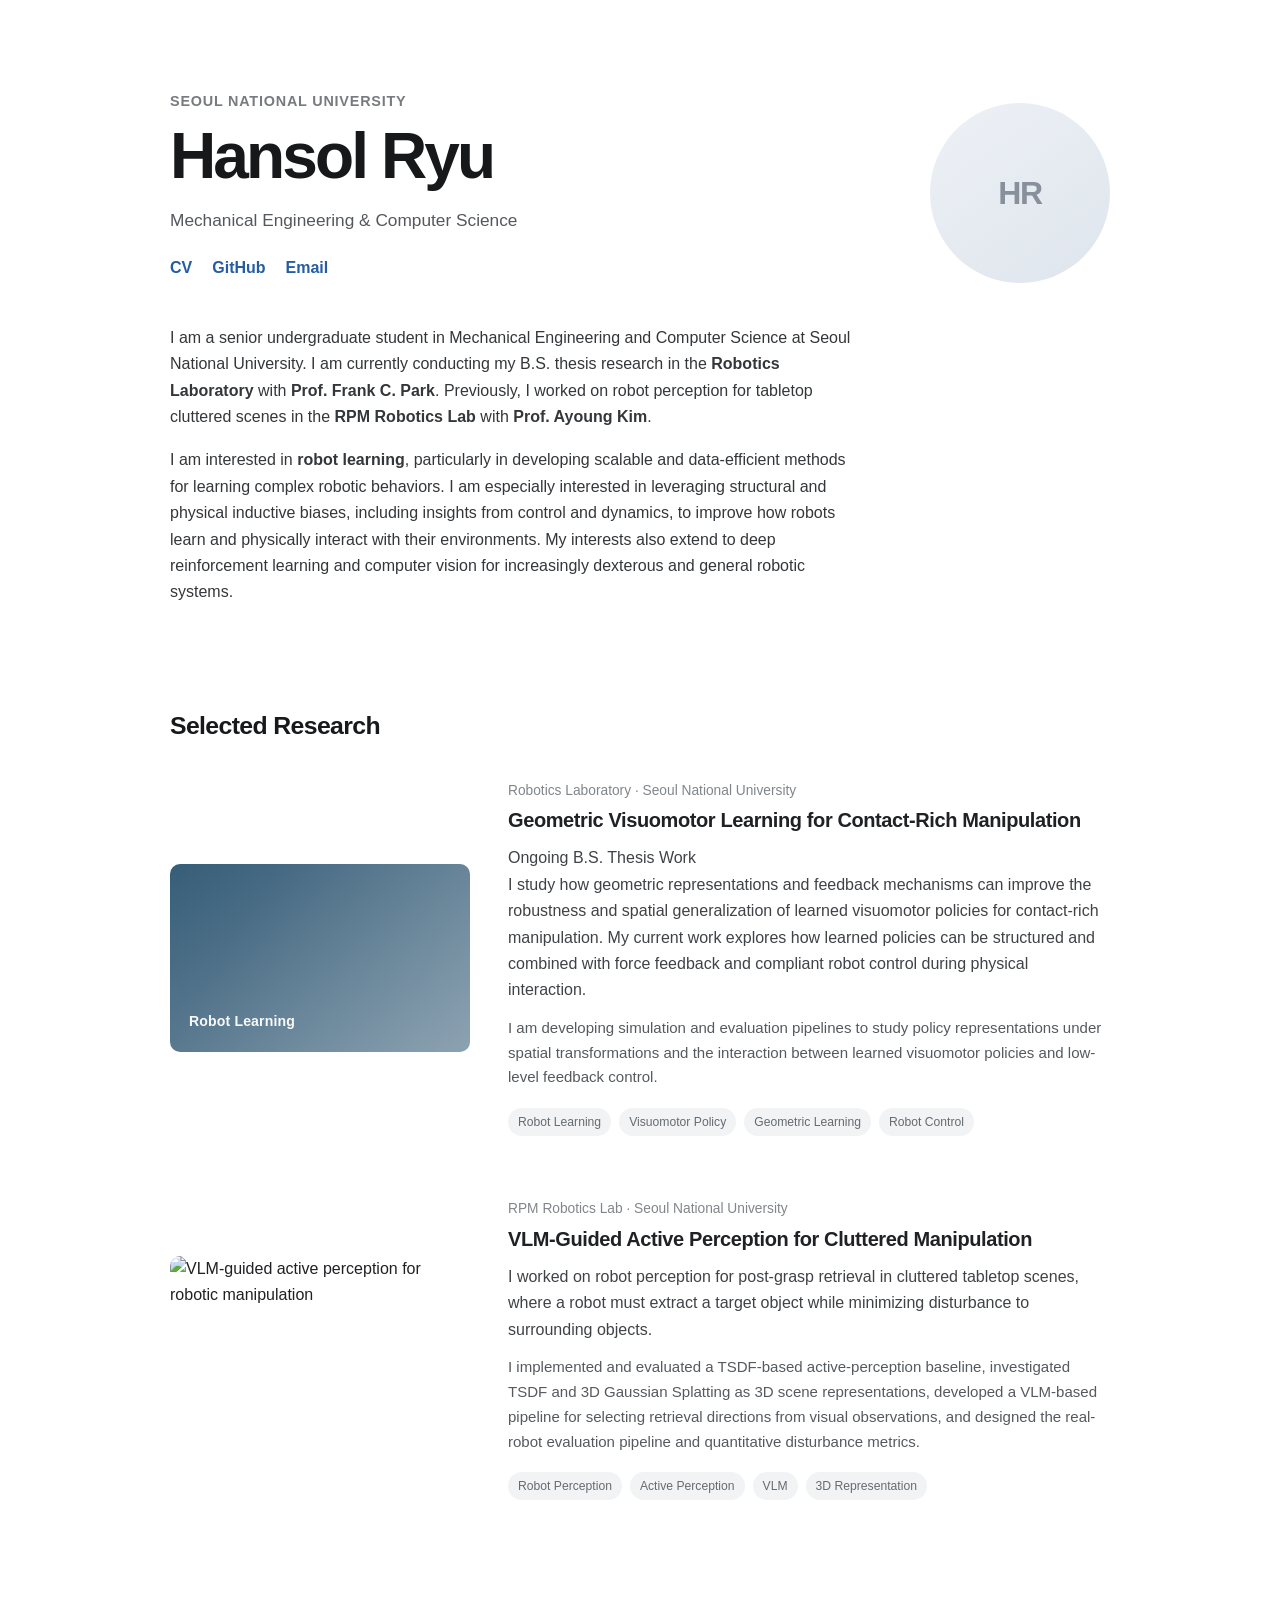
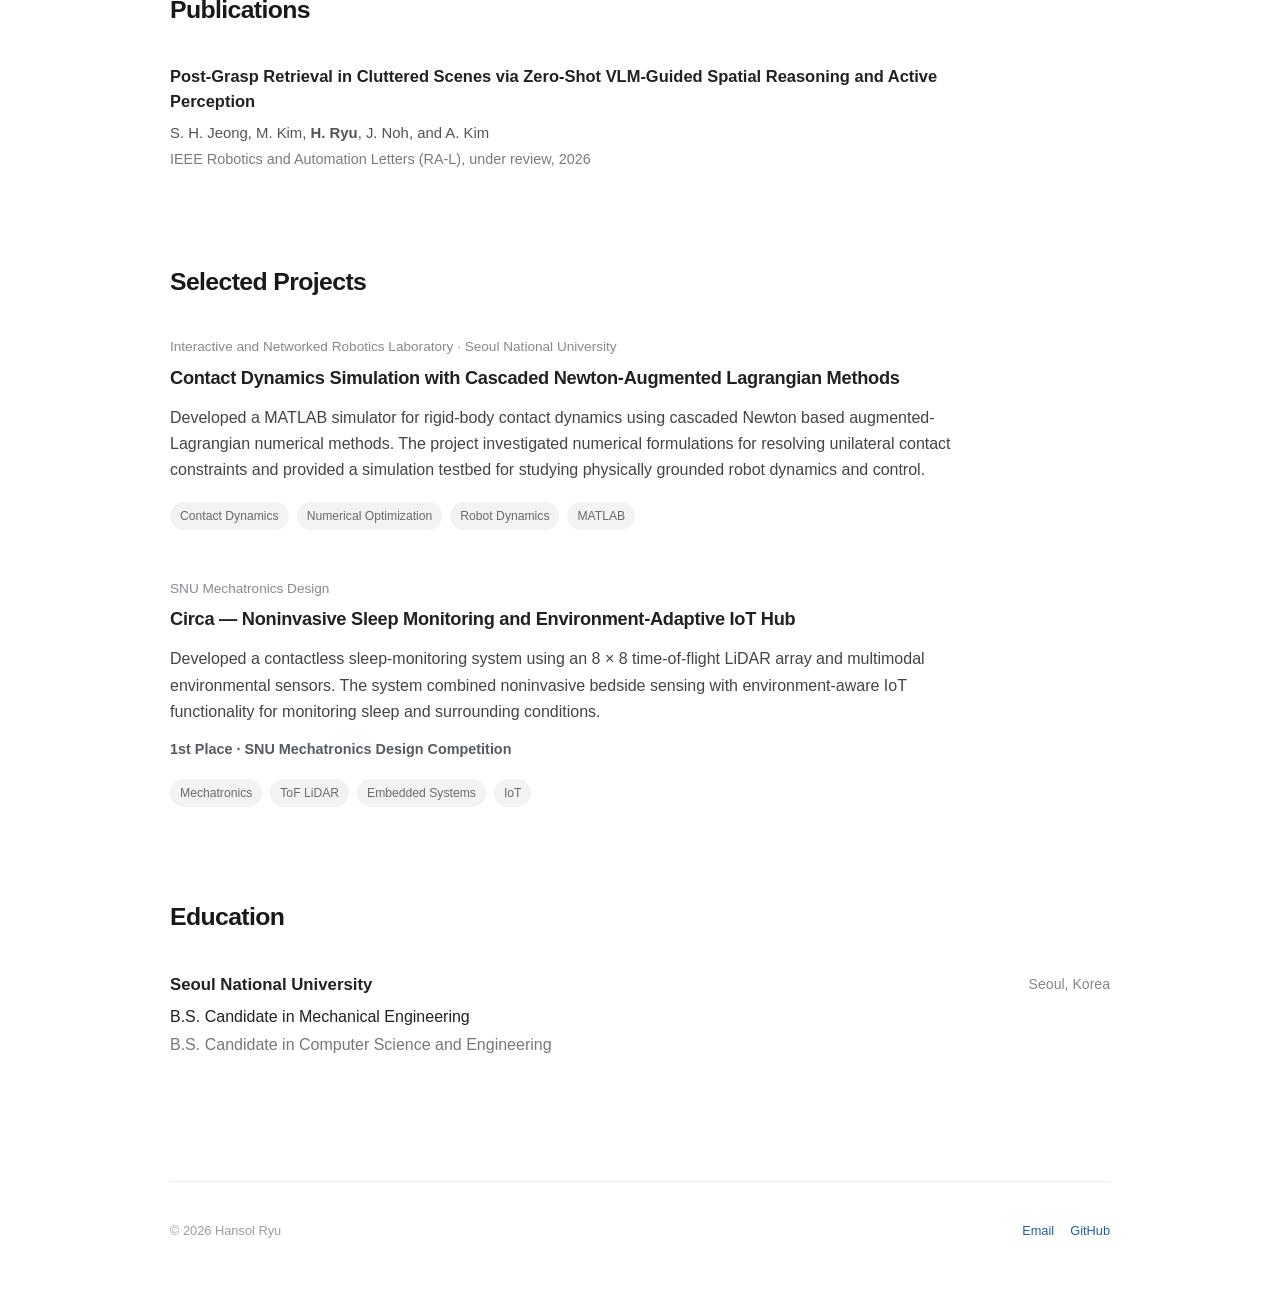
==== index.html @ d0257148 "Update index.html" ====
<!DOCTYPE html>
<html lang="en">

<head>
  <meta charset="UTF-8">
  <meta name="viewport" content="width=device-width, initial-scale=1.0">

  <title>Hansol Ryu</title>

  <meta
    name="description"
    content="Hansol Ryu - Undergraduate researcher in robot learning at Seoul National University."
  >

  <!-- Change version number when CSS is updated to avoid browser cache -->
  <link rel="stylesheet" href="style.css?v=4">
</head>


<body>

  <main class="container">

    <!-- =========================================================
         HERO
    ========================================================== -->

    <section class="hero">

      <div class="hero-content">

        <p class="eyebrow">
          Seoul National University
        </p>

        <h1>Hansol Ryu</h1>

        <p class="subtitle">
          Mechanical Engineering & Computer Science
        </p>

        <div class="hero-links">
          <a href="Hansol_Ryu_CV.pdf" target="_blank">
            CV
          </a>

          <a
            href="https://github.com/hryu02-hub"
            target="_blank"
            rel="noopener noreferrer"
          >
            GitHub
          </a>

          <a href="mailto:hansol02ryu@snu.ac.kr">
            Email
          </a>
        </div>


        <!-- =====================================================
             BIO
        ====================================================== -->

        <div class="bio">

          <p>
            I am a senior undergraduate student in Mechanical Engineering and
            Computer Science at Seoul National University. I am currently
            conducting my B.S. thesis research in the
            <a
              href="https://sites.google.com/robotics.snu.ac.kr/fcp/home"
              target="_blank"
              rel="noopener noreferrer"
            >
              <strong>Robotics Laboratory</strong>
            </a>
            with <strong>Prof. Frank C. Park</strong>.
            Previously, I worked on robot perception for tabletop cluttered
            scenes in the
            <a
              href="https://rpm.snu.ac.kr/"
              target="_blank"
              rel="noopener noreferrer"
            >
              <strong>RPM Robotics Lab</strong>
            </a>
            with <strong>Prof. Ayoung Kim</strong>.
          </p>

          <p>
            I am interested in <strong>robot learning</strong>, particularly in
            developing scalable and data-efficient methods for learning complex
            robotic behaviors. I am especially interested in leveraging
            structural and physical inductive biases, including insights from
            control and dynamics, to improve how robots learn and physically
            interact with their environments. My interests also extend to deep
            reinforcement learning and computer vision for increasingly
            dexterous and general robotic systems.
          </p>

        </div>

      </div>


      <!-- Profile photo can replace this later -->
      <div class="profile-placeholder">
        <span>HR</span>
      </div>

      <!--
      To use a profile photo later, replace the block above with:

      <img
        class="profile-photo"
        src="assets/profile.jpg"
        alt="Hansol Ryu"
      >
      -->

    </section>



    <!-- =========================================================
         SELECTED RESEARCH
    ========================================================== -->

    <section class="section">

      <h2>Selected Research</h2>


      <!-- =====================================================
           FRANK PARK LAB
      ====================================================== -->

      <article class="research-item">

        <!-- Replace this placeholder with a research image later -->
        <div class="research-visual robot-learning">
          <span>Robot Learning</span>
        </div>

        <!--
        Later, replace the block above with:

        <img
          class="research-image"
          src="assets/robot-learning.jpg"
          alt="Visuomotor robot learning research"
        >
        -->


        <div class="research-content">

          <p class="research-lab">
            <a
              href="https://sites.google.com/robotics.snu.ac.kr/fcp/home"
              target="_blank"
              rel="noopener noreferrer"
            >
              Robotics Laboratory
            </a>
            · Seoul National University
          </p>

          <h3>
            Geometric Visuomotor Learning for Contact-Rich Manipulation
          </h3>

          <p class="research-status">
            Ongoing B.S. Thesis Work
          </p>

          <p>
            I study how geometric representations and feedback mechanisms can
            improve the robustness and spatial generalization of learned
            visuomotor policies for contact-rich manipulation. My current work
            explores how learned policies can be structured and combined with
            force feedback and compliant robot control during physical
            interaction.
          </p>

          <p class="research-detail">
            I am developing simulation and evaluation pipelines to study policy
            representations under spatial transformations and the interaction
            between learned visuomotor policies and low-level feedback control.
          </p>

          <div class="research-tags">
            <span>Robot Learning</span>
            <span>Visuomotor Policy</span>
            <span>Geometric Learning</span>
            <span>Robot Control</span>
          </div>

        </div>

      </article>



      <!-- =====================================================
           RPM ROBOTICS LAB
      ====================================================== -->

      <article class="research-item">

        <img
          class="research-image"
          src="assets/perception.jpg"
          alt="VLM-guided active perception for robotic manipulation"
        >


        <div class="research-content">

          <p class="research-lab">
            <a
              href="https://rpm.snu.ac.kr/"
              target="_blank"
              rel="noopener noreferrer"
            >
              RPM Robotics Lab
            </a>
            · Seoul National University
          </p>

          <h3>
            VLM-Guided Active Perception for Cluttered Manipulation
          </h3>

          <p>
            I worked on robot perception for post-grasp retrieval in cluttered
            tabletop scenes, where a robot must extract a target object while
            minimizing disturbance to surrounding objects.
          </p>

          <p class="research-detail">
            I implemented and evaluated a TSDF-based active-perception baseline,
            investigated TSDF and 3D Gaussian Splatting as 3D scene
            representations, developed a VLM-based pipeline for selecting
            retrieval directions from visual observations, and designed the
            real-robot evaluation pipeline and quantitative disturbance
            metrics.
          </p>

          <div class="research-tags">
            <span>Robot Perception</span>
            <span>Active Perception</span>
            <span>VLM</span>
            <span>3D Representation</span>
          </div>

        </div>

      </article>

    </section>



    <!-- =========================================================
         PUBLICATIONS
    ========================================================== -->

    <section class="section">

      <h2>Publications</h2>

      <div class="publication">

        <p class="publication-title">
          Post-Grasp Retrieval in Cluttered Scenes via Zero-Shot
          VLM-Guided Spatial Reasoning and Active Perception
        </p>

        <p class="publication-authors">
          S. H. Jeong, M. Kim, <strong>H. Ryu</strong>,
          J. Noh, and A. Kim
        </p>

        <p class="publication-venue">
          IEEE Robotics and Automation Letters (RA-L),
          under review, 2026
        </p>

      </div>

    </section>



    <!-- =========================================================
         SELECTED PROJECTS
    ========================================================== -->

    <section class="section">

      <h2>Selected Projects</h2>


      <!-- =====================================================
           CONTACT DYNAMICS
      ====================================================== -->

      <div class="project-item">

        <p class="project-meta">
          Interactive and Networked Robotics Laboratory ·
          Seoul National University
        </p>

        <h3>
          Contact Dynamics Simulation with Cascaded
          Newton-Augmented Lagrangian Methods
        </h3>

        <p>
          Developed a MATLAB simulator for rigid-body contact dynamics using
          cascaded Newton based augmented-Lagrangian numerical methods.
          The project investigated numerical formulations for resolving
          unilateral contact constraints and provided a simulation testbed
          for studying physically grounded robot dynamics and control.
        </p>

        <div class="research-tags">
          <span>Contact Dynamics</span>
          <span>Numerical Optimization</span>
          <span>Robot Dynamics</span>
          <span>MATLAB</span>
        </div>

      </div>



      <!-- =====================================================
           CIRCA
      ====================================================== -->

      <div class="project-item">

        <p class="project-meta">
          SNU Mechatronics Design
        </p>

        <h3>
          Circa — Noninvasive Sleep Monitoring and
          Environment-Adaptive IoT Hub
        </h3>

        <p>
          Developed a contactless sleep-monitoring system using an
          8 × 8 time-of-flight LiDAR array and multimodal environmental
          sensors. The system combined noninvasive bedside sensing with
          environment-aware IoT functionality for monitoring sleep and
          surrounding conditions.
        </p>

        <p class="project-award">
          1st Place · SNU Mechatronics Design Competition
        </p>

        <div class="research-tags">
          <span>Mechatronics</span>
          <span>ToF LiDAR</span>
          <span>Embedded Systems</span>
          <span>IoT</span>
        </div>

      </div>

    </section>



    <!-- =========================================================
         EDUCATION
    ========================================================== -->

    <section class="section">

      <h2>Education</h2>

      <div class="education">

        <div>

          <h3>
            Seoul National University
          </h3>

          <p>
            B.S. Candidate in Mechanical Engineering
          </p>

          <p class="muted">
            B.S. Candidate in Computer Science and Engineering
          </p>

        </div>

        <p class="education-location">
          Seoul, Korea
        </p>

      </div>

    </section>



    <!-- =========================================================
         FOOTER
    ========================================================== -->

    <footer>

      <p>
        © 2026 Hansol Ryu
      </p>

      <div class="footer-links">

        <a href="mailto:hansol02ryu@snu.ac.kr">
          Email
        </a>

        <a
          href="https://github.com/hryu02-hub"
          target="_blank"
          rel="noopener noreferrer"
        >
          GitHub
        </a>

      </div>

    </footer>

  </main>

</body>

</html>
---- style.css ----
/* =========================================================
   BASE
========================================================= */

* {
  box-sizing: border-box;
}

html {
  scroll-behavior: smooth;
}

body {
  margin: 0;
  background: #ffffff;
  color: #202124;

  font-family:
    Inter,
    -apple-system,
    BlinkMacSystemFont,
    "Segoe UI",
    Helvetica,
    Arial,
    sans-serif;

  font-size: 16px;
  line-height: 1.65;

  -webkit-font-smoothing: antialiased;
}

a {
  color: #245ca6;
  text-decoration: none;
  transition: opacity 0.15s ease;
}

a:hover {
  opacity: 0.7;
}

strong {
  font-weight: 650;
}


/* =========================================================
   LAYOUT
========================================================= */

.container {
  width: min(92%, 940px);
  margin: 0 auto;
  padding: 90px 0 42px;
}


/* =========================================================
   HERO
========================================================= */

.hero {
  display: grid;
  grid-template-columns: minmax(0, 1fr) 180px;
  gap: 65px;
  align-items: start;
  margin-bottom: 105px;
}

.eyebrow {
  margin: 0 0 9px;

  color: #777b80;

  font-size: 0.9rem;
  font-weight: 550;

  text-transform: uppercase;
  letter-spacing: 0.055em;
}

h1 {
  margin: 0;

  color: #17181a;

  font-size: clamp(2.7rem, 6vw, 4rem);
  line-height: 1.05;

  font-weight: 720;
  letter-spacing: -0.045em;
}

.subtitle {
  margin: 16px 0 0;

  color: #54585d;
  font-size: 1.08rem;
}

.hero-links {
  display: flex;
  gap: 20px;
  margin-top: 21px;
}

.hero-links a {
  font-weight: 600;
}

.bio {
  max-width: 700px;
  margin-top: 43px;
  color: #34373a;
}

.bio p {
  margin: 0 0 17px;
}

.bio p:last-child {
  margin-bottom: 0;
}

/* Lab links in bio */
.bio a {
  color: inherit;
  text-decoration: none;
}

.bio a:hover {
  color: #245ca6;
}


/* =========================================================
   PROFILE
========================================================= */

.profile-placeholder,
.profile-photo {
  width: 180px;
  height: 180px;
  border-radius: 50%;
}

.profile-placeholder {
  display: flex;
  align-items: center;
  justify-content: center;

  margin-top: 13px;

  background:
    linear-gradient(
      145deg,
      #edf1f6,
      #dfe5ed
    );

  color: #87909b;

  font-size: 2rem;
  font-weight: 650;

  letter-spacing: -0.04em;
}

.profile-photo {
  margin-top: 13px;
  object-fit: cover;
}


/* =========================================================
   GENERAL SECTIONS
========================================================= */

.section {
  margin-bottom: 95px;
}

h2 {
  margin: 0 0 38px;

  color: #18191b;

  font-size: 1.55rem;
  line-height: 1.25;

  font-weight: 680;
  letter-spacing: -0.025em;
}


/* =========================================================
   RESEARCH
========================================================= */

.research-item {
  display: grid;
  grid-template-columns: 300px minmax(0, 1fr);

  gap: 38px;
  align-items: center;

  margin-bottom: 62px;
}

.research-item:last-child {
  margin-bottom: 0;
}


/* Research image / placeholder */

.research-visual,
.research-image {
  width: 100%;
  aspect-ratio: 16 / 10;

  border-radius: 10px;
}

.research-image {
  display: block;
  object-fit: cover;
}

.research-visual {
  display: flex;
  align-items: flex-end;

  padding: 19px;
  overflow: hidden;

  position: relative;

  color: rgba(255, 255, 255, 0.95);

  font-size: 0.88rem;
  font-weight: 600;

  letter-spacing: 0.01em;
}

.research-visual::before {
  content: "";

  position: absolute;
  inset: 0;

  opacity: 0.4;

  background:
    linear-gradient(
      120deg,
      transparent 25%,
      rgba(255, 255, 255, 0.25)
    );
}

.research-visual span {
  position: relative;
  z-index: 1;
}

.robot-learning {
  background:
    linear-gradient(
      145deg,
      #365d78,
      #8098a9
    );
}

.perception {
  background:
    linear-gradient(
      145deg,
      #4f6672,
      #91a3a9
    );
}


/* Research text */

.research-lab {
  margin: 0 0 5px;

  color: #81868b;
  font-size: 0.86rem;
}

.research-lab a {
  color: inherit;
  text-decoration: none;
}

.research-lab a:hover {
  color: #245ca6;
}

.research-content h3 {
  margin: 0 0 12px;

  color: #202124;

  font-size: 1.25rem;
  line-height: 1.3;

  font-weight: 670;
  letter-spacing: -0.02em;
}

.research-content > p:not(.research-lab) {
  margin: 0;
  color: #3f4246;
}

.research-detail {
  margin-top: 12px !important;

  color: #555a5f !important;
  font-size: 0.94rem;
}

.research-tags {
  display: flex;
  flex-wrap: wrap;

  gap: 7px 8px;

  margin-top: 18px;
}

.research-tags span {
  padding: 4px 10px;

  border-radius: 100px;

  background: #f1f3f5;
  color: #666b70;

  font-size: 0.76rem;
}


/* =========================================================
   PUBLICATIONS
========================================================= */

.publication {
  max-width: 820px;
  margin-bottom: 30px;
}

.publication-title {
  margin: 0 0 7px;

  color: #202124;

  font-size: 1.03rem;
  font-weight: 650;
  line-height: 1.5;
}

.publication-authors {
  margin: 0 0 3px;

  color: #505459;
  font-size: 0.93rem;
}

.publication-venue {
  margin: 0;

  color: #777c81;
  font-size: 0.9rem;
}


/* =========================================================
   PROJECTS
========================================================= */

.project-item {
  max-width: 820px;
  margin-bottom: 48px;
}

.project-item:last-child {
  margin-bottom: 0;
}

.project-item h3 {
  margin: 4px 0 12px;

  color: #202124;

  font-size: 1.14rem;
  font-weight: 660;

  letter-spacing: -0.015em;
}

.project-item > p:not(.project-meta):not(.project-award) {
  margin: 0;
  color: #414549;
}

.project-meta {
  margin: 0;

  color: #858a8f;
  font-size: 0.85rem;
}

.project-award {
  margin: 12px 0 0;

  color: #555a5f;

  font-size: 0.9rem;
  font-weight: 550;
}


/* =========================================================
   EDUCATION
========================================================= */

.education {
  display: flex;

  align-items: flex-start;
  justify-content: space-between;

  gap: 40px;
}

.education h3 {
  margin: 0 0 5px;

  font-size: 1.05rem;
  font-weight: 650;
}

.education p {
  margin: 2px 0;
}

.education-location {
  flex-shrink: 0;

  color: #83878b;
  font-size: 0.88rem;
}

.muted {
  color: #74787d;
}


/* =========================================================
   FOOTER
========================================================= */

footer {
  display: flex;

  align-items: center;
  justify-content: space-between;

  margin-top: 120px;
  padding-top: 25px;

  border-top: 1px solid #eceeef;

  color: #999da1;
  font-size: 0.8rem;
}

.footer-links {
  display: flex;
  gap: 16px;
}


/* =========================================================
   TABLET
========================================================= */

@media (max-width: 780px) {

  .container {
    padding-top: 60px;
  }

  .hero {
    grid-template-columns: minmax(0, 1fr) 140px;

    gap: 35px;
    margin-bottom: 80px;
  }

  .profile-placeholder,
  .profile-photo {
    width: 140px;
    height: 140px;
  }

  .research-item {
    grid-template-columns: 250px minmax(0, 1fr);
    gap: 28px;
  }
}


/* =========================================================
   MOBILE
========================================================= */

@media (max-width: 620px) {

  body {
    font-size: 15.5px;
  }

  .container {
    width: 88%;
    padding-top: 42px;
  }

  .hero {
    display: flex;

    flex-direction: column-reverse;

    gap: 30px;
    margin-bottom: 75px;
  }

  .profile-placeholder,
  .profile-photo {
    width: 115px;
    height: 115px;

    margin-top: 0;
  }

  .eyebrow {
    font-size: 0.8rem;
  }

  h1 {
    font-size: 2.65rem;
  }

  .bio {
    margin-top: 35px;
  }

  .section {
    margin-bottom: 75px;
  }

  h2 {
    margin-bottom: 30px;
    font-size: 1.4rem;
  }

  .research-item {
    display: block;
    margin-bottom: 55px;
  }

  .research-visual,
  .research-image {
    margin-bottom: 24px;
  }

  .education {
    display: block;
  }

  .education-location {
    margin-top: 10px !important;
  }

  footer {
    align-items: flex-start;
    flex-direction: column;

    gap: 8px;
    margin-top: 80px;
  }
}
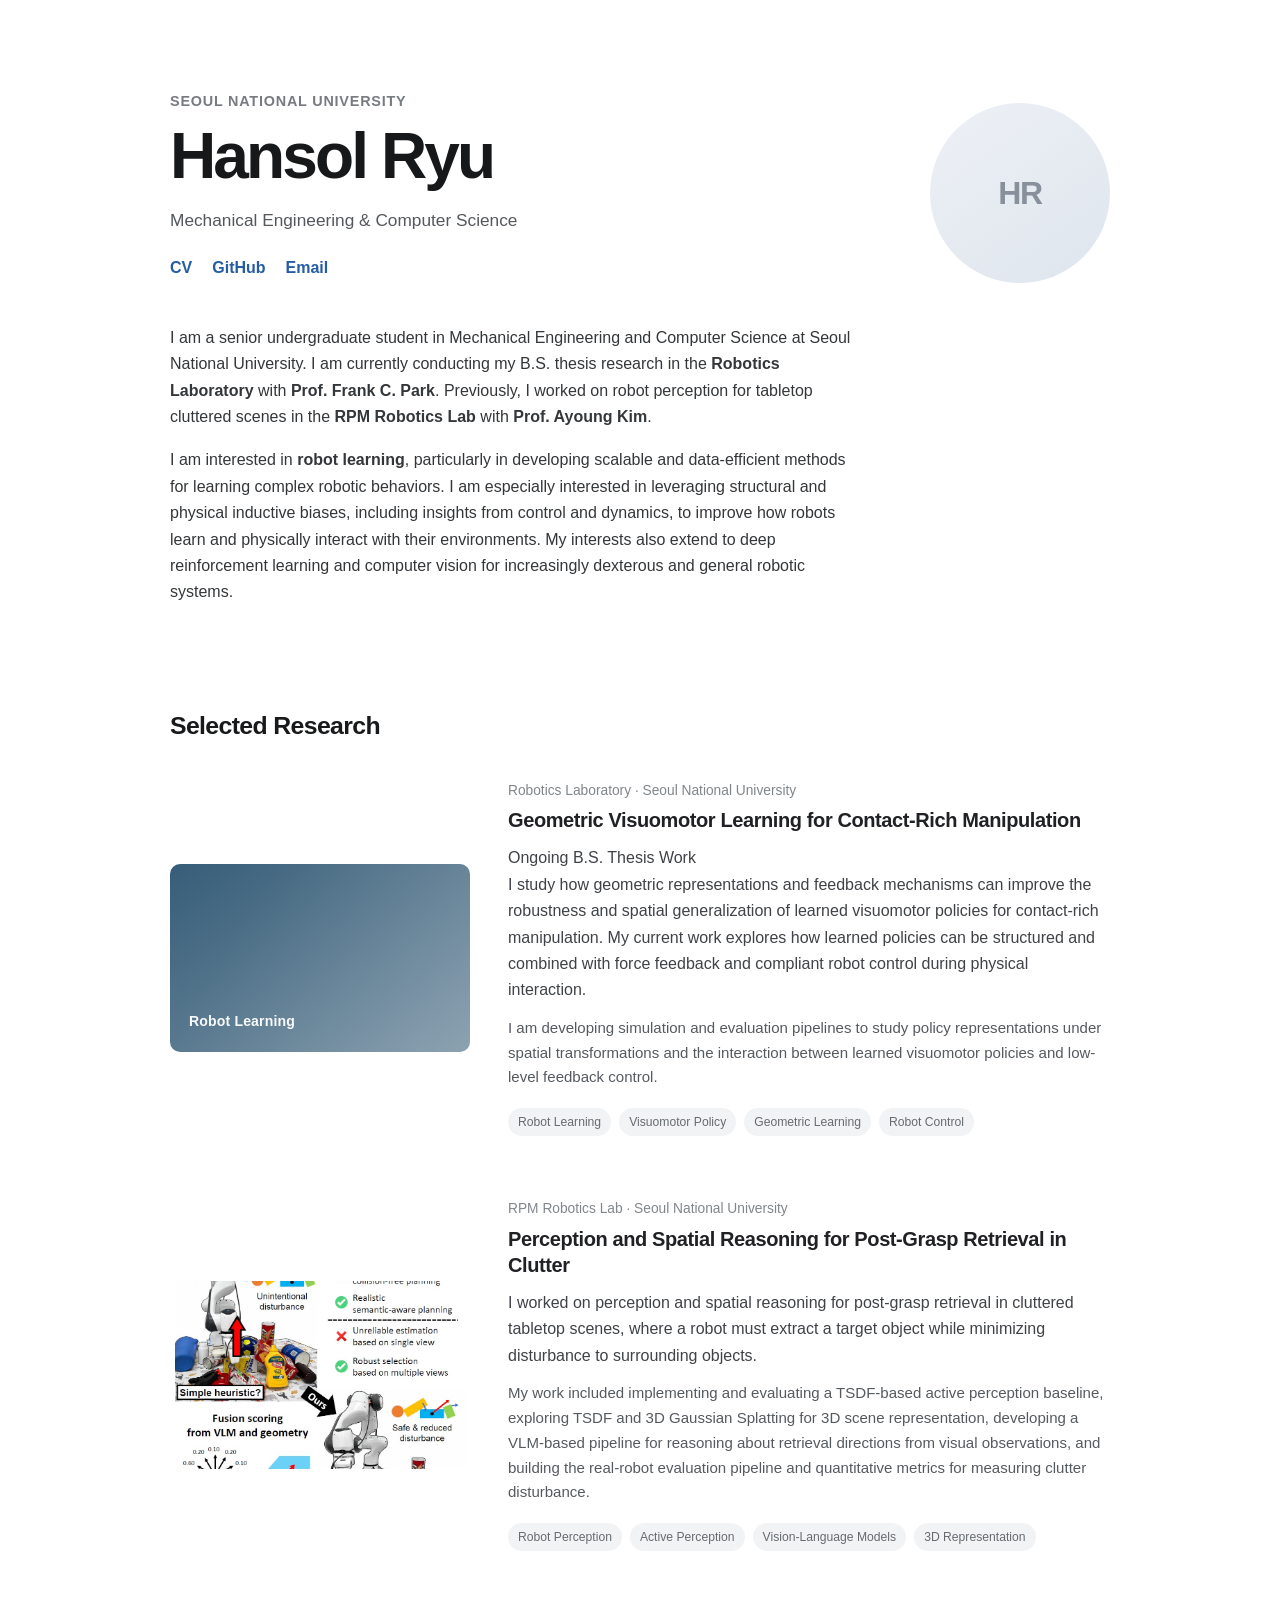
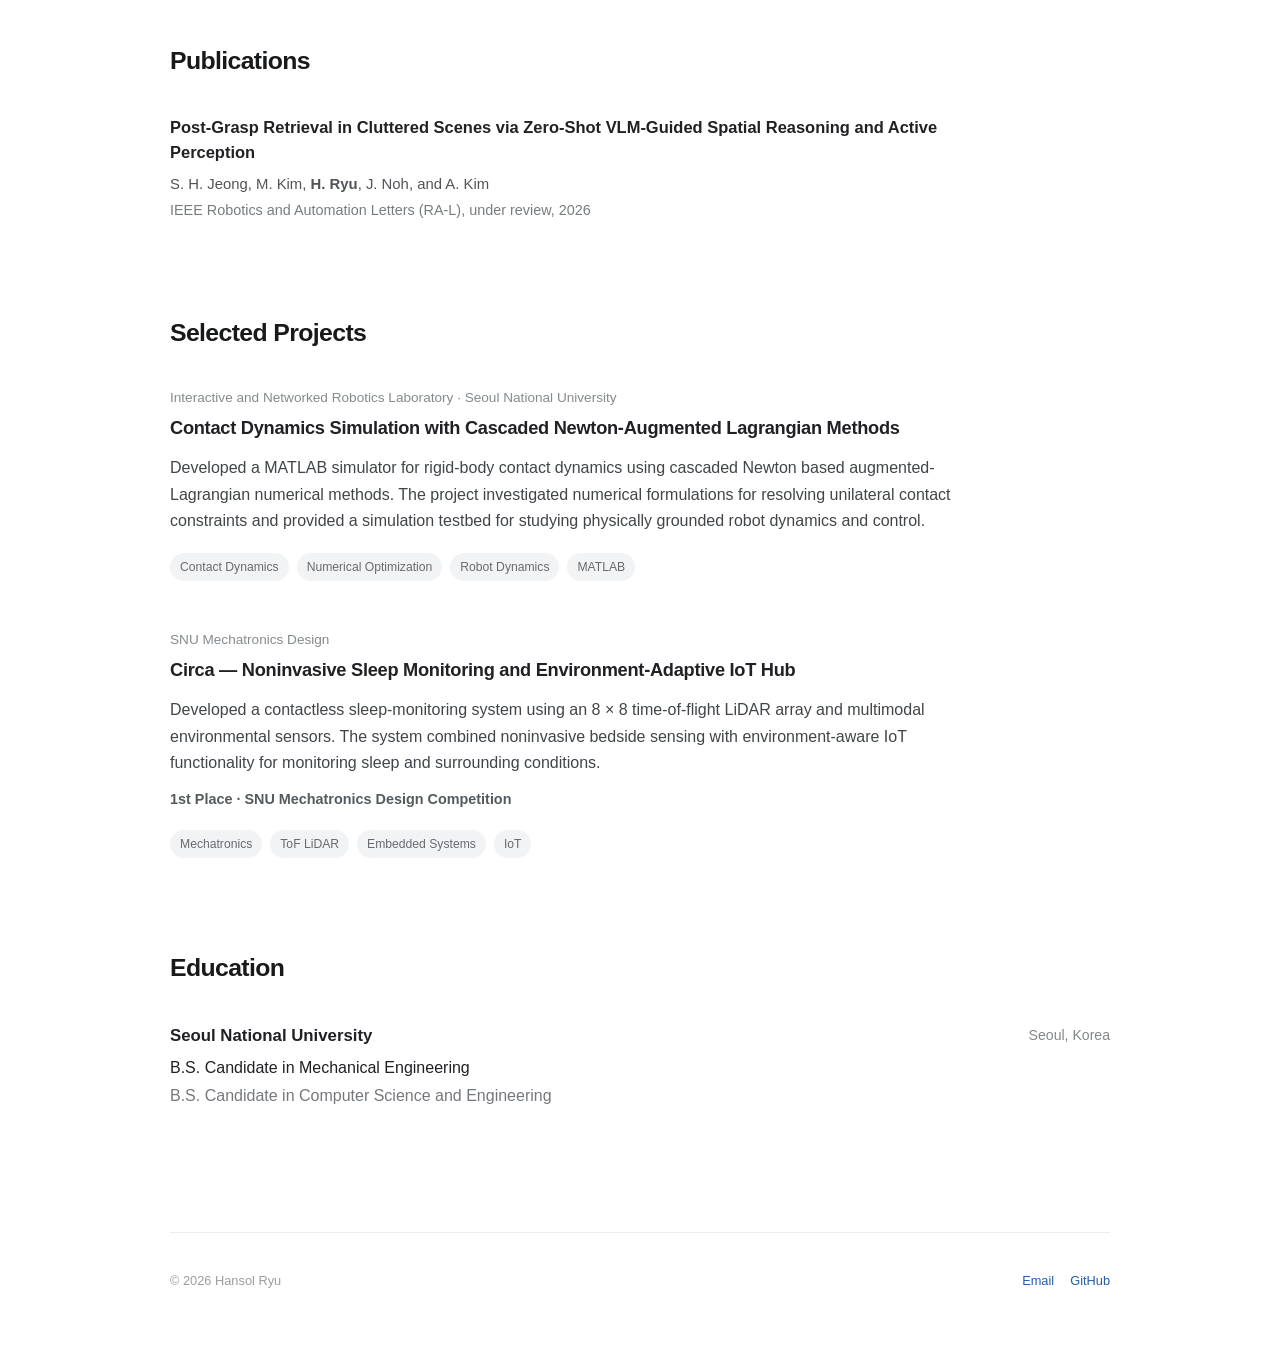
==== commit 07dfdfd8: "Update index.html" ====
--- a/index.html
+++ b/index.html
@@ -230,30 +230,31 @@
           </p>
 
           <h3>
-            VLM-Guided Active Perception for Cluttered Manipulation
+            Perception and Spatial Reasoning for Post-Grasp Retrieval in Clutter
           </h3>
-
+          
           <p>
-            I worked on robot perception for post-grasp retrieval in cluttered
-            tabletop scenes, where a robot must extract a target object while
-            minimizing disturbance to surrounding objects.
-          </p>
-
+            I worked on perception and spatial reasoning for post-grasp retrieval
+            in cluttered tabletop scenes, where a robot must extract a target object
+            while minimizing disturbance to surrounding objects.
+          </p>
+          
           <p class="research-detail">
-            I implemented and evaluated a TSDF-based active-perception baseline,
-            investigated TSDF and 3D Gaussian Splatting as 3D scene
-            representations, developed a VLM-based pipeline for selecting
-            retrieval directions from visual observations, and designed the
-            real-robot evaluation pipeline and quantitative disturbance
-            metrics.
-          </p>
-
+            My work included implementing and evaluating a TSDF-based active
+            perception baseline, exploring TSDF and 3D Gaussian Splatting for 3D
+            scene representation, developing a VLM-based pipeline for reasoning
+            about retrieval directions from visual observations, and building the
+            real-robot evaluation pipeline and quantitative metrics for measuring
+            clutter disturbance.
+          </p>
+          
           <div class="research-tags">
             <span>Robot Perception</span>
             <span>Active Perception</span>
-            <span>VLM</span>
+            <span>Vision-Language Models</span>
             <span>3D Representation</span>
           </div>
+
 
         </div>
 
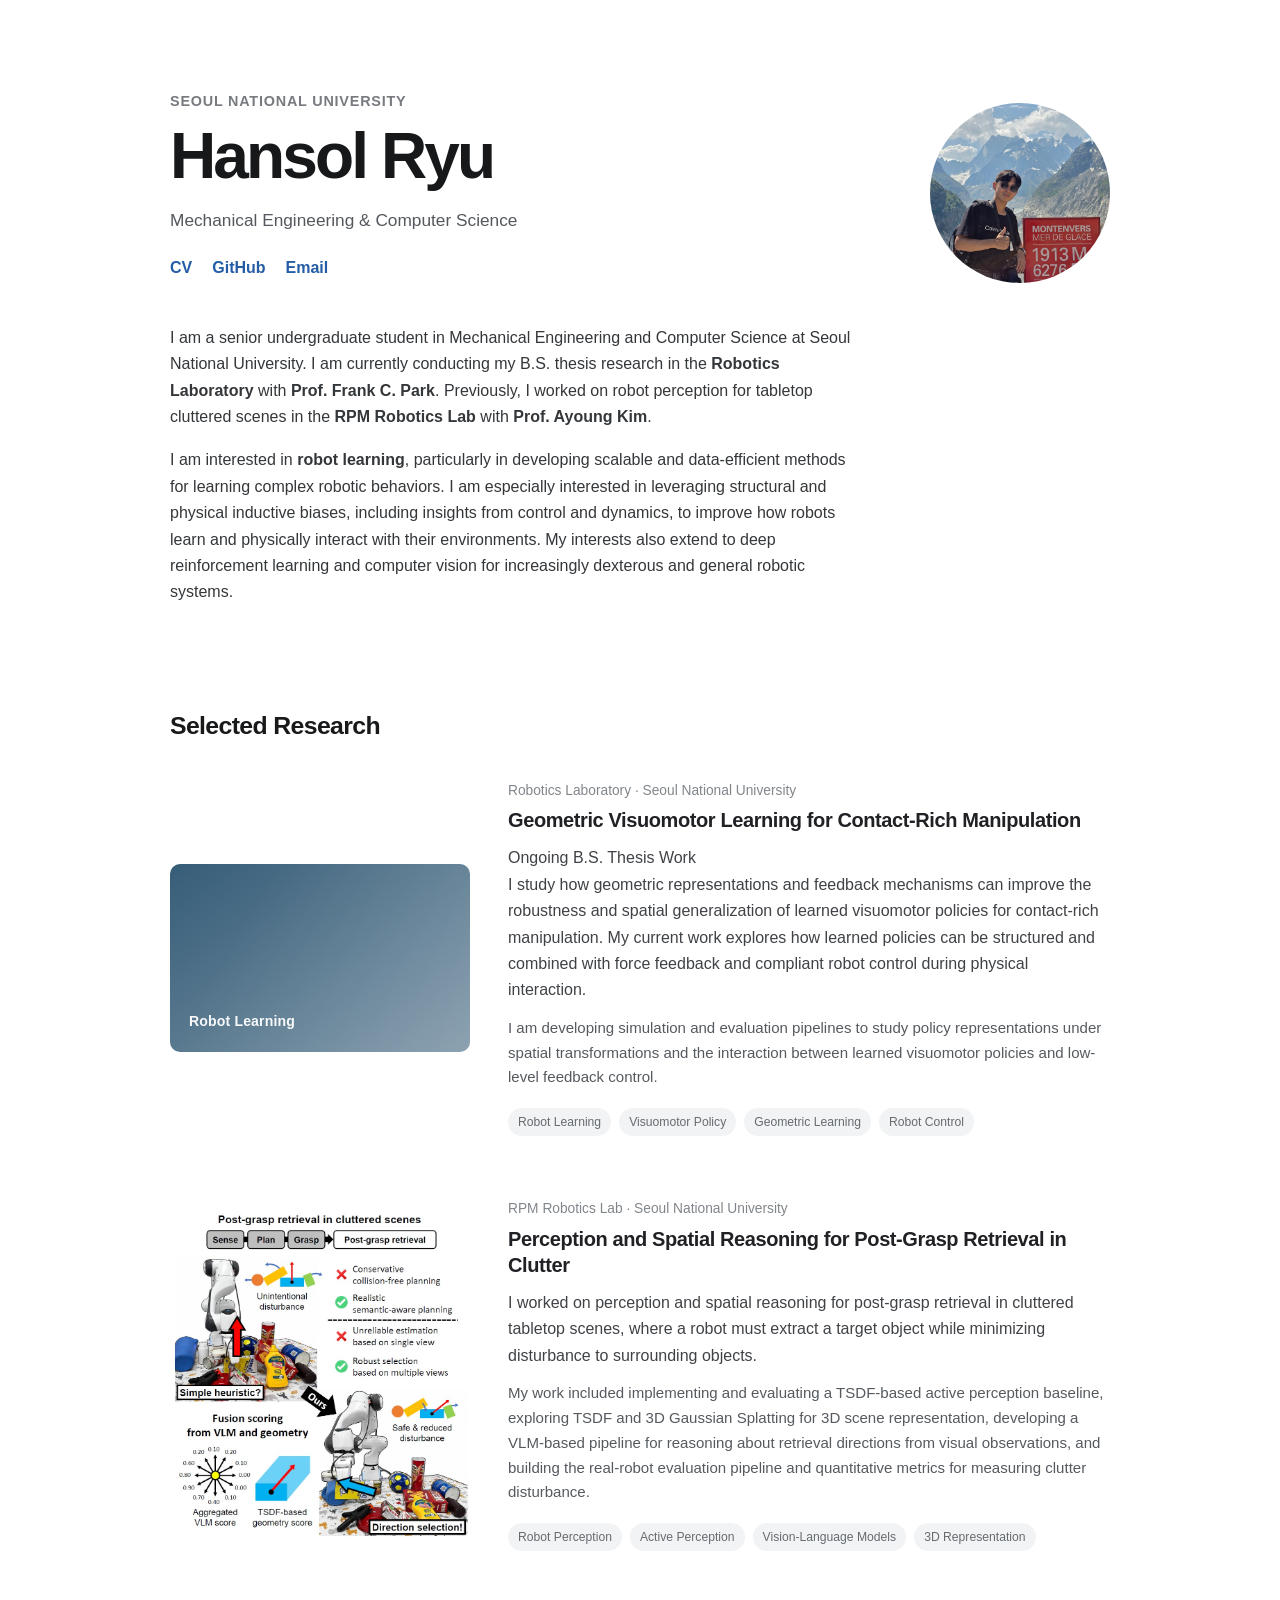
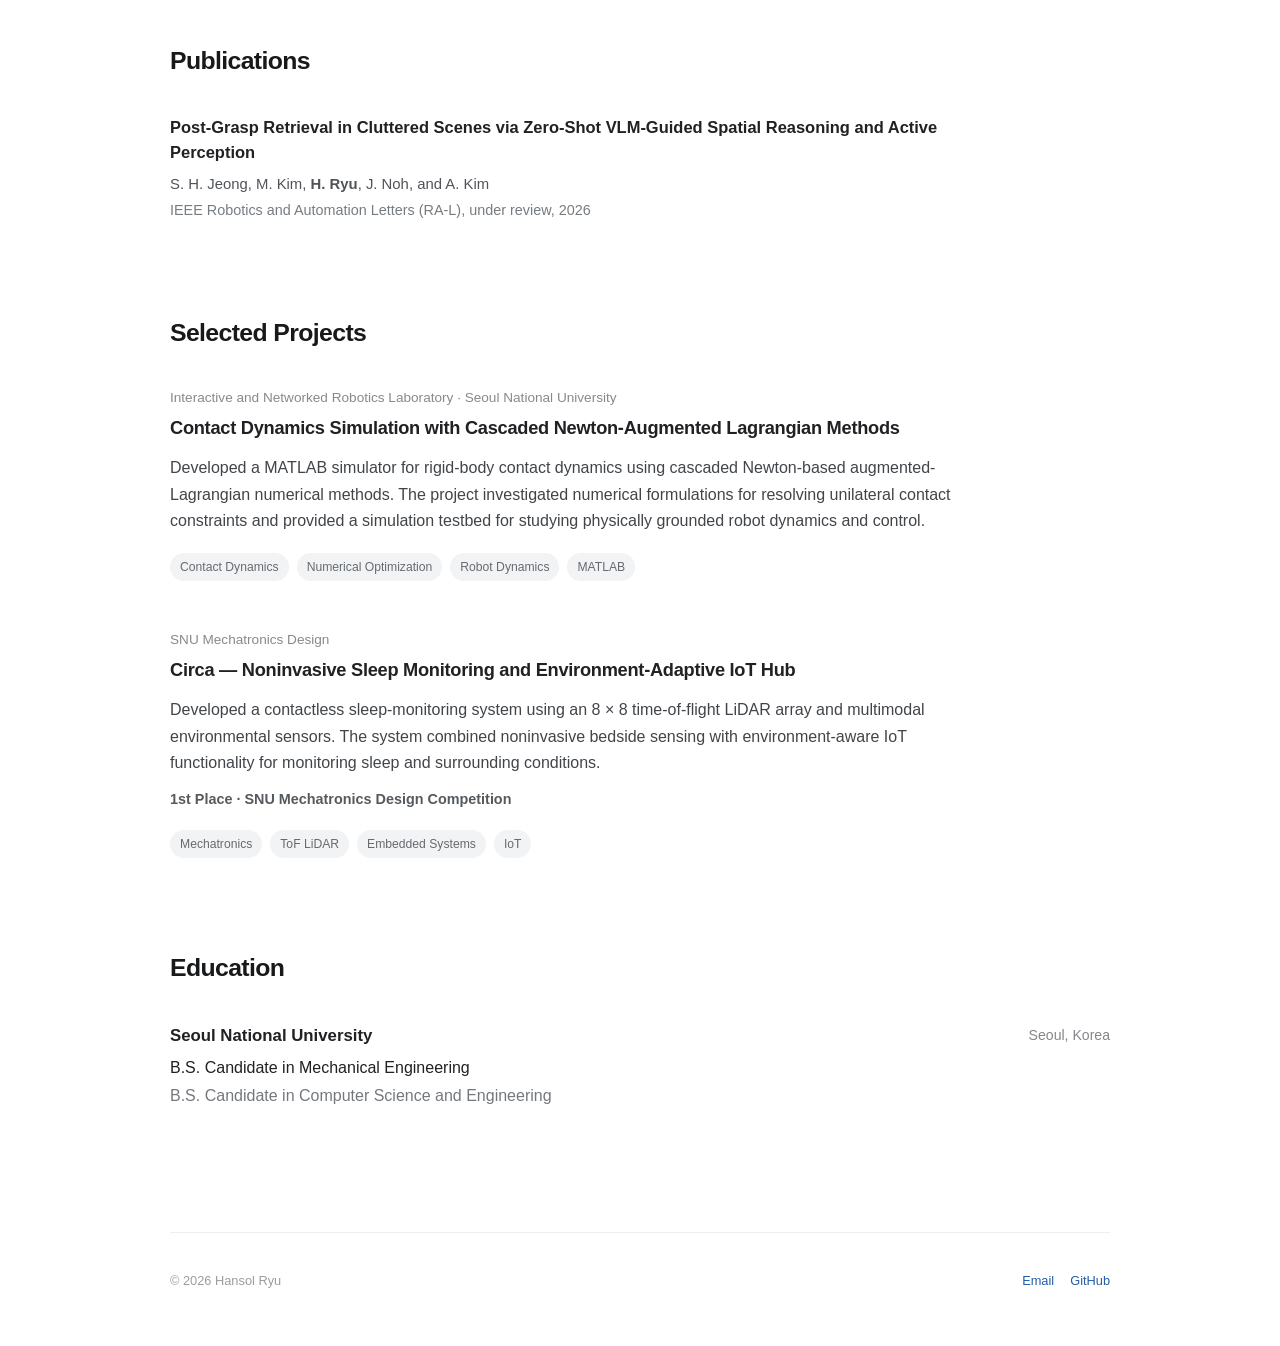
==== commit b3234cc3: "Update index.html" ====
--- a/index.html
+++ b/index.html
@@ -12,8 +12,8 @@
     content="Hansol Ryu - Undergraduate researcher in robot learning at Seoul National University."
   >
 
-  <!-- Change version number when CSS is updated to avoid browser cache -->
-  <link rel="stylesheet" href="style.css?v=4">
+  <!-- Increase version number when CSS is updated -->
+  <link rel="stylesheet" href="style.css?v=5">
 </head>
 
 
@@ -40,7 +40,12 @@
         </p>
 
         <div class="hero-links">
-          <a href="Hansol_Ryu_CV.pdf" target="_blank">
+
+          <a
+            href="Hansol_Ryu_CV.pdf"
+            target="_blank"
+            rel="noopener noreferrer"
+          >
             CV
           </a>
 
@@ -55,6 +60,7 @@
           <a href="mailto:hansol02ryu@snu.ac.kr">
             Email
           </a>
+
         </div>
 
 
@@ -104,20 +110,13 @@
       </div>
 
 
-      <!-- Profile photo can replace this later -->
-      <div class="profile-placeholder">
-        <span>HR</span>
-      </div>
-
-      <!--
-      To use a profile photo later, replace the block above with:
+      <!-- Profile Photo -->
 
       <img
         class="profile-photo"
         src="assets/profile.jpg"
         alt="Hansol Ryu"
       >
-      -->
 
     </section>
 
@@ -138,13 +137,13 @@
 
       <article class="research-item">
 
-        <!-- Replace this placeholder with a research image later -->
+        <!-- Temporary placeholder until a research image is added -->
         <div class="research-visual robot-learning">
           <span>Robot Learning</span>
         </div>
 
         <!--
-        Later, replace the block above with:
+        Later, replace the placeholder above with:
 
         <img
           class="research-image"
@@ -210,9 +209,9 @@
       <article class="research-item">
 
         <img
-          class="research-image"
+          class="research-image perception-full"
           src="assets/perception.jpg"
-          alt="VLM-guided active perception for robotic manipulation"
+          alt="Perception and spatial reasoning for post-grasp retrieval in clutter"
         >
 
 
@@ -232,22 +231,23 @@
           <h3>
             Perception and Spatial Reasoning for Post-Grasp Retrieval in Clutter
           </h3>
-          
+
           <p>
-            I worked on perception and spatial reasoning for post-grasp retrieval
-            in cluttered tabletop scenes, where a robot must extract a target object
-            while minimizing disturbance to surrounding objects.
-          </p>
-          
+            I worked on perception and spatial reasoning for post-grasp
+            retrieval in cluttered tabletop scenes, where a robot must extract
+            a target object while minimizing disturbance to surrounding
+            objects.
+          </p>
+
           <p class="research-detail">
             My work included implementing and evaluating a TSDF-based active
-            perception baseline, exploring TSDF and 3D Gaussian Splatting for 3D
-            scene representation, developing a VLM-based pipeline for reasoning
-            about retrieval directions from visual observations, and building the
-            real-robot evaluation pipeline and quantitative metrics for measuring
-            clutter disturbance.
-          </p>
-          
+            perception baseline, exploring TSDF and 3D Gaussian Splatting for
+            3D scene representation, developing a VLM-based pipeline for
+            reasoning about retrieval directions from visual observations,
+            and building the real-robot evaluation pipeline and quantitative
+            metrics for measuring clutter disturbance.
+          </p>
+
           <div class="research-tags">
             <span>Robot Perception</span>
             <span>Active Perception</span>
@@ -255,7 +255,6 @@
             <span>3D Representation</span>
           </div>
 
-
         </div>
 
       </article>
@@ -322,7 +321,7 @@
 
         <p>
           Developed a MATLAB simulator for rigid-body contact dynamics using
-          cascaded Newton based augmented-Lagrangian numerical methods.
+          cascaded Newton-based augmented-Lagrangian numerical methods.
           The project investigated numerical formulations for resolving
           unilateral contact constraints and provided a simulation testbed
           for studying physically grounded robot dynamics and control.
--- a/style.css
+++ b/style.css
@@ -347,6 +347,12 @@
   font-size: 0.76rem;
 }
 
+.perception-full {
+  aspect-ratio: auto;
+  height: auto;
+  object-fit: contain;
+}
+
 
 /* =========================================================
    PUBLICATIONS
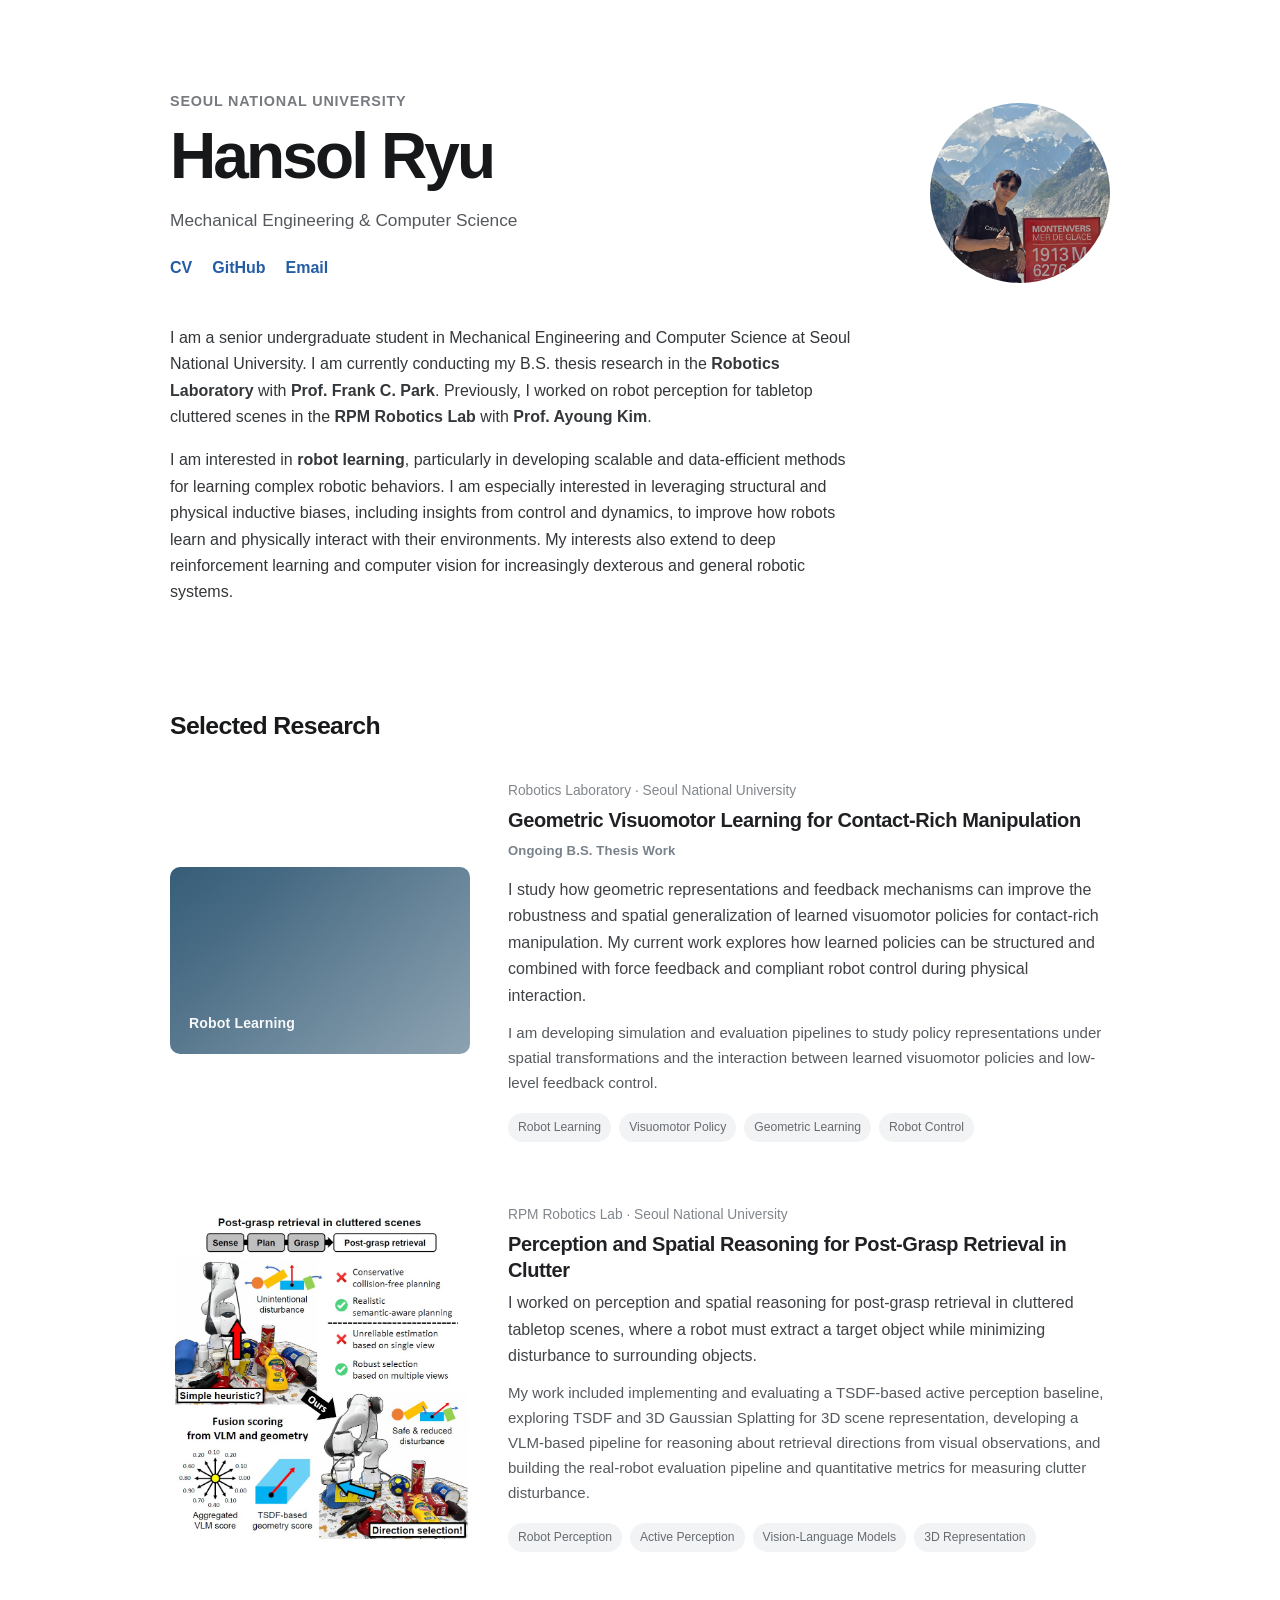
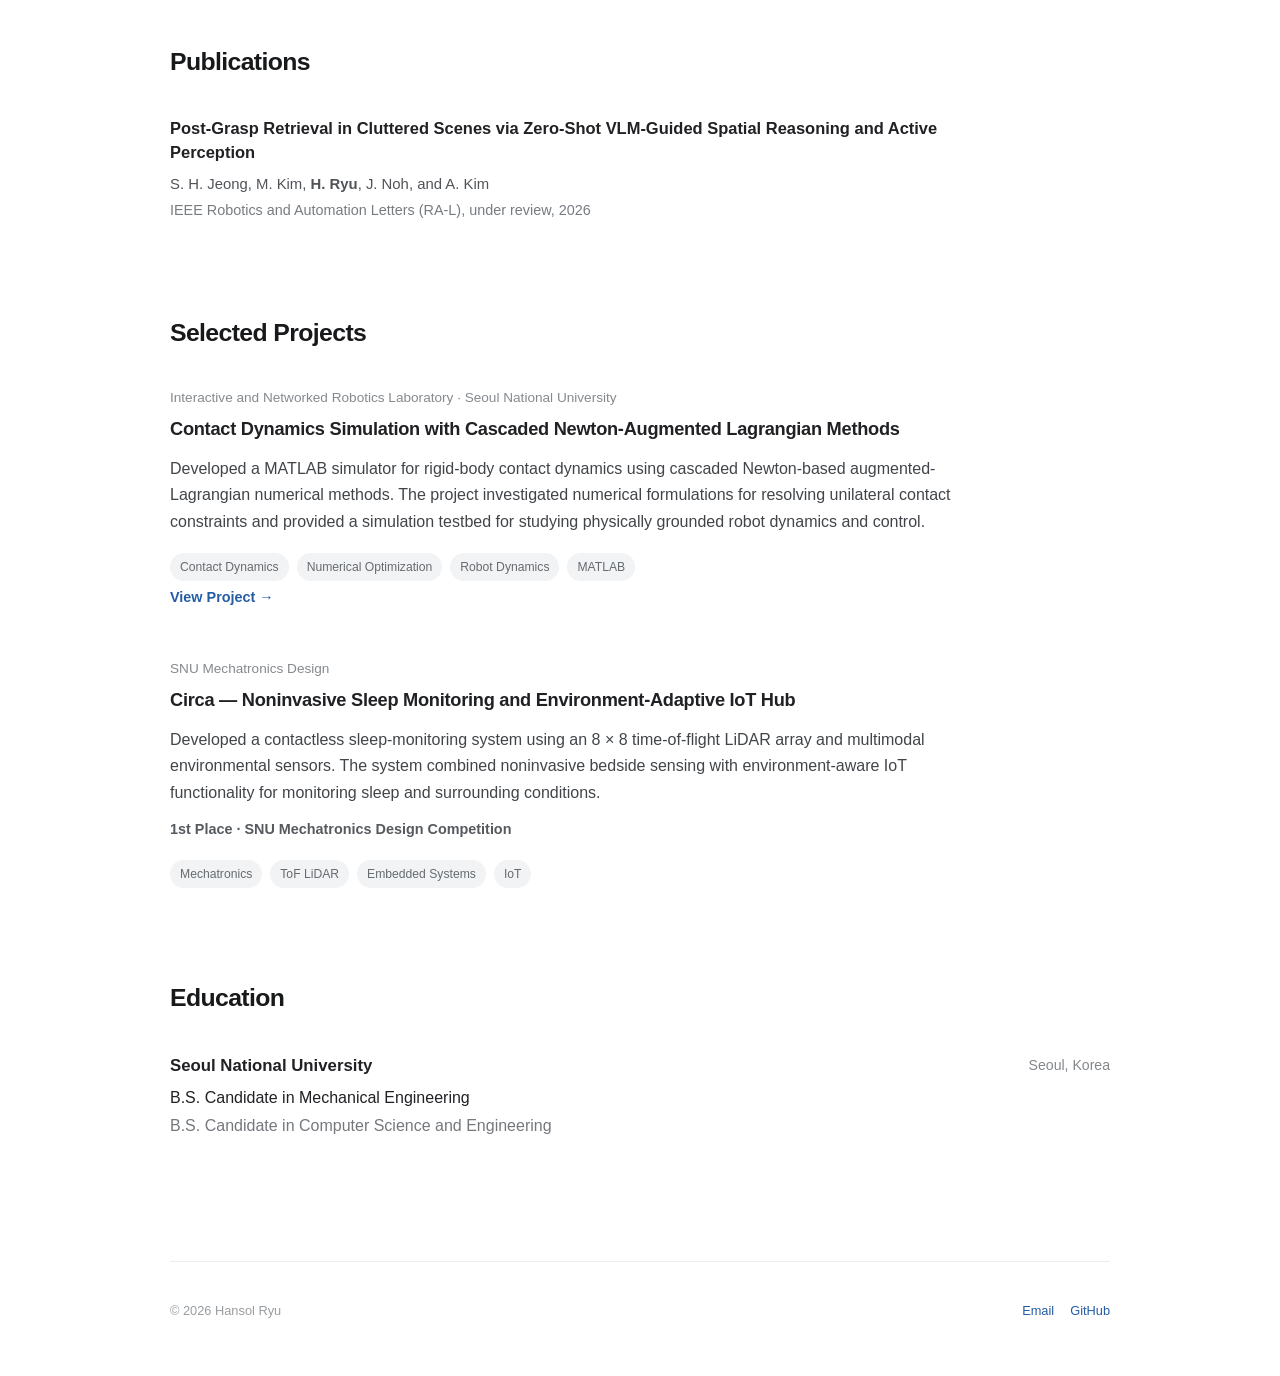
==== commit 1610abba: "Update index.html" ====
--- a/index.html
+++ b/index.html
@@ -334,6 +334,13 @@
           <span>MATLAB</span>
         </div>
 
+        <a
+          class="project-link"
+          href="projects/canal.html"
+        >
+          View Project →
+        </a>
+
       </div>
 
 
--- a/style.css
+++ b/style.css
@@ -12,6 +12,7 @@
 
 body {
   margin: 0;
+
   background: #ffffff;
   color: #202124;
 
@@ -33,6 +34,7 @@
 a {
   color: #245ca6;
   text-decoration: none;
+
   transition: opacity 0.15s ease;
 }
 
@@ -51,7 +53,9 @@
 
 .container {
   width: min(92%, 940px);
+
   margin: 0 auto;
+
   padding: 90px 0 42px;
 }
 
@@ -62,9 +66,15 @@
 
 .hero {
   display: grid;
-  grid-template-columns: minmax(0, 1fr) 180px;
+
+  grid-template-columns:
+    minmax(0, 1fr)
+    180px;
+
   gap: 65px;
+
   align-items: start;
+
   margin-bottom: 105px;
 }
 
@@ -89,6 +99,7 @@
   line-height: 1.05;
 
   font-weight: 720;
+
   letter-spacing: -0.045em;
 }
 
@@ -96,12 +107,15 @@
   margin: 16px 0 0;
 
   color: #54585d;
+
   font-size: 1.08rem;
 }
 
 .hero-links {
   display: flex;
+
   gap: 20px;
+
   margin-top: 21px;
 }
 
@@ -111,7 +125,9 @@
 
 .bio {
   max-width: 700px;
+
   margin-top: 43px;
+
   color: #34373a;
 }
 
@@ -123,7 +139,9 @@
   margin-bottom: 0;
 }
 
+
 /* Lab links in bio */
+
 .bio a {
   color: inherit;
   text-decoration: none;
@@ -138,38 +156,18 @@
    PROFILE
 ========================================================= */
 
-.profile-placeholder,
 .profile-photo {
   width: 180px;
   height: 180px;
+
+  margin-top: 13px;
+
   border-radius: 50%;
-}
-
-.profile-placeholder {
-  display: flex;
-  align-items: center;
-  justify-content: center;
-
-  margin-top: 13px;
-
-  background:
-    linear-gradient(
-      145deg,
-      #edf1f6,
-      #dfe5ed
-    );
-
-  color: #87909b;
-
-  font-size: 2rem;
-  font-weight: 650;
-
-  letter-spacing: -0.04em;
-}
-
-.profile-photo {
-  margin-top: 13px;
+
   object-fit: cover;
+  object-position: center;
+
+  display: block;
 }
 
 
@@ -190,6 +188,7 @@
   line-height: 1.25;
 
   font-weight: 680;
+
   letter-spacing: -0.025em;
 }
 
@@ -200,9 +199,13 @@
 
 .research-item {
   display: grid;
-  grid-template-columns: 300px minmax(0, 1fr);
+
+  grid-template-columns:
+    300px
+    minmax(0, 1fr);
 
   gap: 38px;
+
   align-items: center;
 
   margin-bottom: 62px;
@@ -213,26 +216,34 @@
 }
 
 
-/* Research image / placeholder */
+/* =========================================================
+   RESEARCH IMAGE / PLACEHOLDER
+========================================================= */
 
 .research-visual,
 .research-image {
   width: 100%;
-  aspect-ratio: 16 / 10;
 
   border-radius: 10px;
 }
 
 .research-image {
   display: block;
+
+  aspect-ratio: 16 / 10;
+
   object-fit: cover;
 }
 
 .research-visual {
   display: flex;
+
   align-items: flex-end;
 
+  aspect-ratio: 16 / 10;
+
   padding: 19px;
+
   overflow: hidden;
 
   position: relative;
@@ -249,6 +260,7 @@
   content: "";
 
   position: absolute;
+
   inset: 0;
 
   opacity: 0.4;
@@ -263,6 +275,7 @@
 
 .research-visual span {
   position: relative;
+
   z-index: 1;
 }
 
@@ -275,27 +288,37 @@
     );
 }
 
-.perception {
-  background:
-    linear-gradient(
-      145deg,
-      #4f6672,
-      #91a3a9
-    );
-}
-
-
-/* Research text */
+
+/* Perception image:
+   show the whole image without cropping */
+
+.perception-full {
+  aspect-ratio: auto;
+
+  width: 100%;
+  height: auto;
+
+  object-fit: contain;
+
+  background: #ffffff;
+}
+
+
+/* =========================================================
+   RESEARCH TEXT
+========================================================= */
 
 .research-lab {
   margin: 0 0 5px;
 
   color: #81868b;
+
   font-size: 0.86rem;
 }
 
 .research-lab a {
   color: inherit;
+
   text-decoration: none;
 }
 
@@ -304,7 +327,7 @@
 }
 
 .research-content h3 {
-  margin: 0 0 12px;
+  margin: 0 0 7px;
 
   color: #202124;
 
@@ -312,11 +335,25 @@
   line-height: 1.3;
 
   font-weight: 670;
+
   letter-spacing: -0.02em;
 }
 
-.research-content > p:not(.research-lab) {
+.research-status {
+  margin: 0 0 15px !important;
+
+  color: #78828b !important;
+
+  font-size: 0.82rem;
+
+  font-weight: 550;
+
+  letter-spacing: 0.01em;
+}
+
+.research-content > p:not(.research-lab):not(.research-status) {
   margin: 0;
+
   color: #3f4246;
 }
 
@@ -324,11 +361,13 @@
   margin-top: 12px !important;
 
   color: #555a5f !important;
+
   font-size: 0.94rem;
 }
 
 .research-tags {
   display: flex;
+
   flex-wrap: wrap;
 
   gap: 7px 8px;
@@ -347,12 +386,6 @@
   font-size: 0.76rem;
 }
 
-.perception-full {
-  aspect-ratio: auto;
-  height: auto;
-  object-fit: contain;
-}
-
 
 /* =========================================================
    PUBLICATIONS
@@ -360,6 +393,7 @@
 
 .publication {
   max-width: 820px;
+
   margin-bottom: 30px;
 }
 
@@ -370,6 +404,7 @@
 
   font-size: 1.03rem;
   font-weight: 650;
+
   line-height: 1.5;
 }
 
@@ -377,6 +412,7 @@
   margin: 0 0 3px;
 
   color: #505459;
+
   font-size: 0.93rem;
 }
 
@@ -384,6 +420,7 @@
   margin: 0;
 
   color: #777c81;
+
   font-size: 0.9rem;
 }
 
@@ -394,6 +431,7 @@
 
 .project-item {
   max-width: 820px;
+
   margin-bottom: 48px;
 }
 
@@ -414,6 +452,7 @@
 
 .project-item > p:not(.project-meta):not(.project-award) {
   margin: 0;
+
   color: #414549;
 }
 
@@ -421,6 +460,7 @@
   margin: 0;
 
   color: #858a8f;
+
   font-size: 0.85rem;
 }
 
@@ -451,6 +491,7 @@
   margin: 0 0 5px;
 
   font-size: 1.05rem;
+
   font-weight: 650;
 }
 
@@ -462,6 +503,7 @@
   flex-shrink: 0;
 
   color: #83878b;
+
   font-size: 0.88rem;
 }
 
@@ -481,16 +523,19 @@
   justify-content: space-between;
 
   margin-top: 120px;
+
   padding-top: 25px;
 
   border-top: 1px solid #eceeef;
 
   color: #999da1;
+
   font-size: 0.8rem;
 }
 
 .footer-links {
   display: flex;
+
   gap: 16px;
 }
 
@@ -506,22 +551,28 @@
   }
 
   .hero {
-    grid-template-columns: minmax(0, 1fr) 140px;
+    grid-template-columns:
+      minmax(0, 1fr)
+      140px;
 
     gap: 35px;
+
     margin-bottom: 80px;
   }
 
-  .profile-placeholder,
   .profile-photo {
     width: 140px;
     height: 140px;
   }
 
   .research-item {
-    grid-template-columns: 250px minmax(0, 1fr);
+    grid-template-columns:
+      250px
+      minmax(0, 1fr);
+
     gap: 28px;
   }
+
 }
 
 
@@ -537,6 +588,7 @@
 
   .container {
     width: 88%;
+
     padding-top: 42px;
   }
 
@@ -546,10 +598,10 @@
     flex-direction: column-reverse;
 
     gap: 30px;
+
     margin-bottom: 75px;
   }
 
-  .profile-placeholder,
   .profile-photo {
     width: 115px;
     height: 115px;
@@ -575,11 +627,13 @@
 
   h2 {
     margin-bottom: 30px;
+
     font-size: 1.4rem;
   }
 
   .research-item {
     display: block;
+
     margin-bottom: 55px;
   }
 
@@ -598,9 +652,247 @@
 
   footer {
     align-items: flex-start;
+
     flex-direction: column;
 
     gap: 8px;
+
     margin-top: 80px;
   }
-}
+
+}
+
+/* =========================================================
+   PROJECT PAGE
+========================================================= */
+
+.project-page {
+  max-width: 860px;
+}
+
+
+/* Navigation */
+
+.project-nav {
+  display: flex;
+
+  align-items: center;
+  justify-content: space-between;
+
+  margin-bottom: 90px;
+
+  font-size: 0.9rem;
+}
+
+.project-nav > a {
+  font-weight: 600;
+}
+
+.project-nav-links {
+  display: flex;
+
+  gap: 18px;
+}
+
+
+/* Hero */
+
+.project-hero {
+  max-width: 760px;
+
+  margin-bottom: 90px;
+}
+
+.project-kicker {
+  margin: 0 0 14px;
+
+  color: #7c8288;
+
+  font-size: 0.85rem;
+  font-weight: 600;
+
+  text-transform: uppercase;
+  letter-spacing: 0.06em;
+}
+
+.project-title {
+  margin: 0;
+
+  color: #18191b;
+
+  font-size: clamp(2.4rem, 6vw, 3.7rem);
+  line-height: 1.08;
+
+  font-weight: 720;
+
+  letter-spacing: -0.045em;
+}
+
+.project-subtitle {
+  max-width: 680px;
+
+  margin: 22px 0 0;
+
+  color: #565c62;
+
+  font-size: 1.15rem;
+  line-height: 1.55;
+}
+
+.project-tags {
+  margin-top: 28px;
+}
+
+
+/* Sections */
+
+.project-section {
+  max-width: 760px;
+
+  margin-bottom: 80px;
+}
+
+.project-section h2 {
+  margin-bottom: 22px;
+}
+
+.project-section > p {
+  margin: 0 0 16px;
+
+  color: #3e4348;
+}
+
+.project-section > p:last-child {
+  margin-bottom: 0;
+}
+
+
+/* Implementation blocks */
+
+.project-points {
+  display: grid;
+
+  grid-template-columns:
+    repeat(2, minmax(0, 1fr));
+
+  gap: 18px;
+}
+
+.project-point {
+  padding: 22px 23px;
+
+  border: 1px solid #e8eaed;
+
+  border-radius: 10px;
+
+  background: #fafbfc;
+}
+
+.project-point h3 {
+  margin: 0 0 8px;
+
+  color: #26292c;
+
+  font-size: 0.98rem;
+  font-weight: 650;
+}
+
+.project-point p {
+  margin: 0;
+
+  color: #5d6267;
+
+  font-size: 0.9rem;
+  line-height: 1.6;
+}
+
+
+/* Solver flow */
+
+.solver-flow {
+  display: flex;
+
+  align-items: center;
+
+  gap: 9px;
+
+  overflow-x: auto;
+
+  padding: 8px 0;
+}
+
+.solver-step {
+  flex: 0 0 auto;
+
+  padding: 10px 14px;
+
+  border-radius: 7px;
+
+  background: #f1f3f5;
+
+  color: #4c5257;
+
+  font-size: 0.8rem;
+  font-weight: 550;
+
+  white-space: nowrap;
+}
+
+.solver-arrow {
+  flex: 0 0 auto;
+
+  color: #a1a6ab;
+}
+
+
+/* Reference */
+
+.project-reference {
+  padding-top: 8px;
+}
+
+.project-reference em {
+  color: #44494e;
+}
+
+.project-link {
+  display: inline-block;
+
+  margin-top: 5px;
+
+  font-size: 0.9rem;
+  font-weight: 600;
+}
+
+
+/* =========================================================
+   PROJECT PAGE — MOBILE
+========================================================= */
+
+@media (max-width: 620px) {
+
+  .project-nav {
+    margin-bottom: 60px;
+  }
+
+  .project-hero {
+    margin-bottom: 70px;
+  }
+
+  .project-title {
+    font-size: 2.45rem;
+  }
+
+  .project-subtitle {
+    font-size: 1.02rem;
+  }
+
+  .project-section {
+    margin-bottom: 65px;
+  }
+
+  .project-points {
+    grid-template-columns: 1fr;
+  }
+
+}
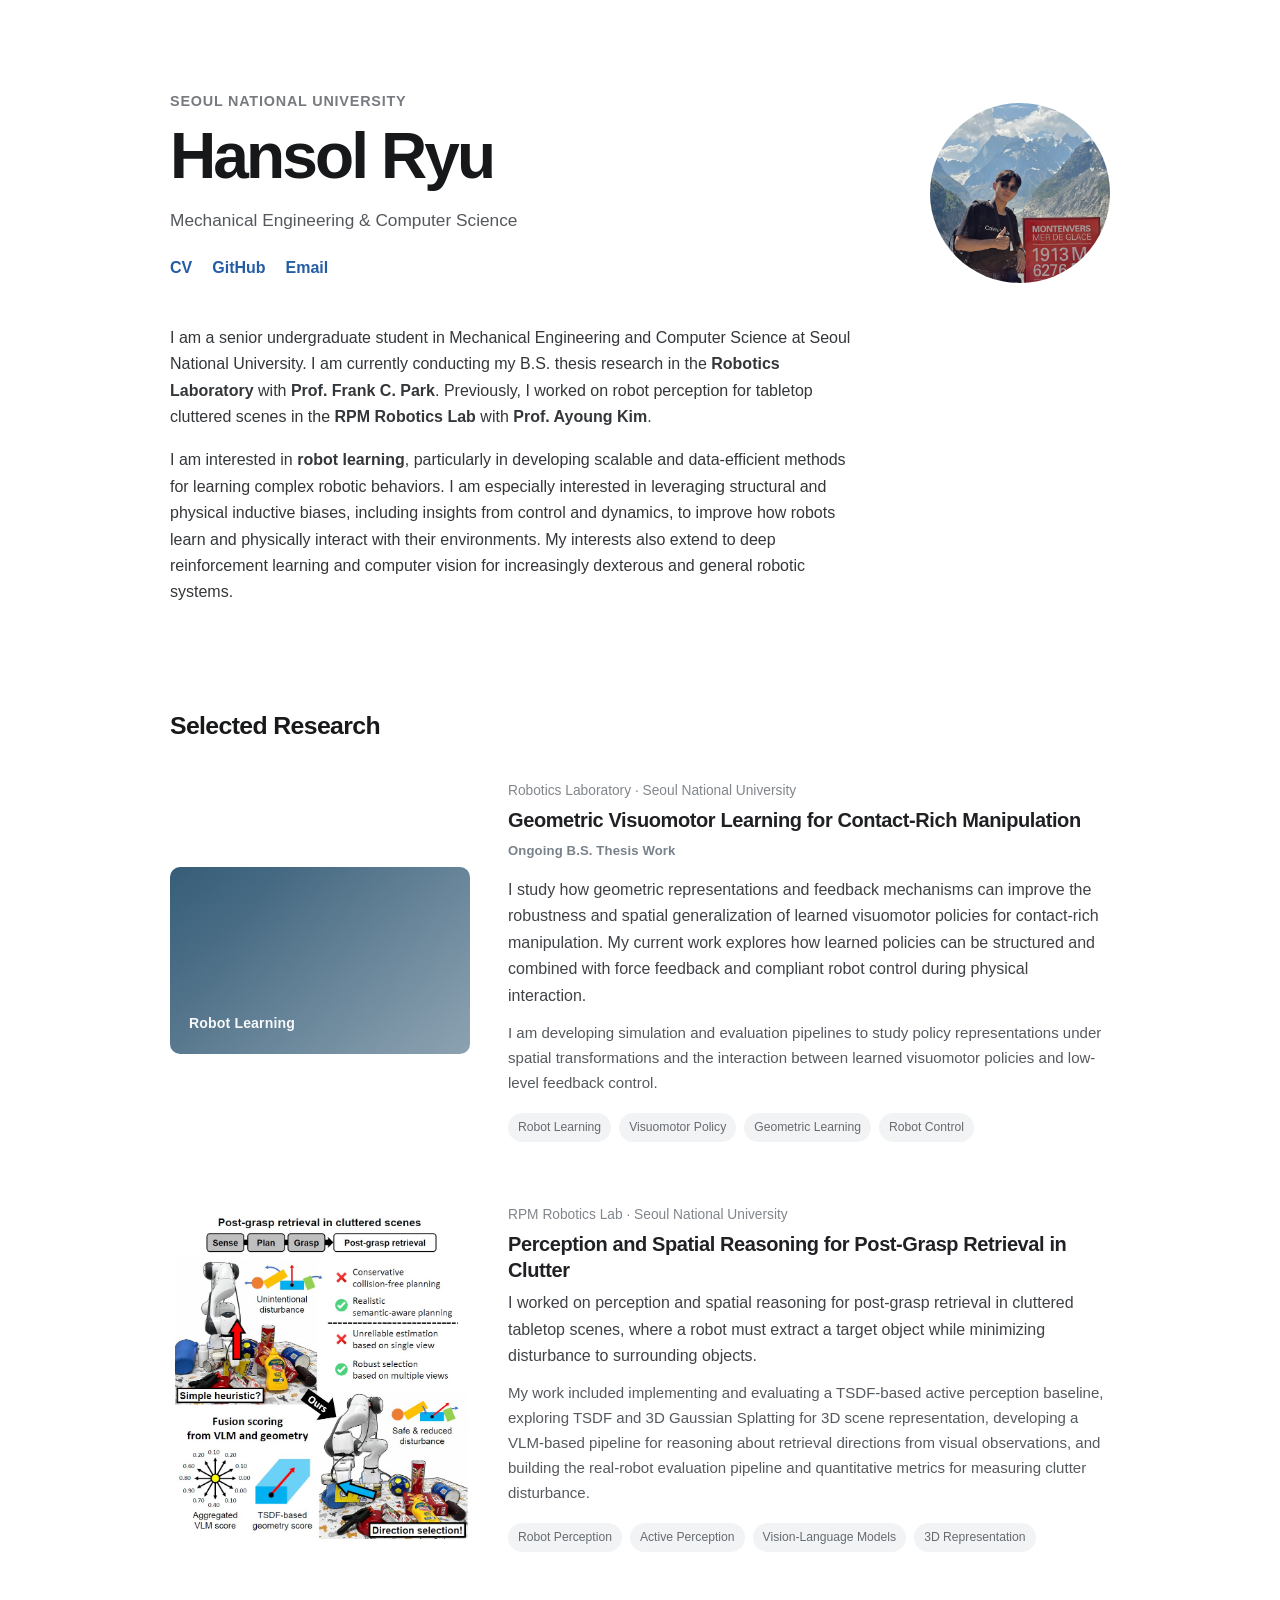
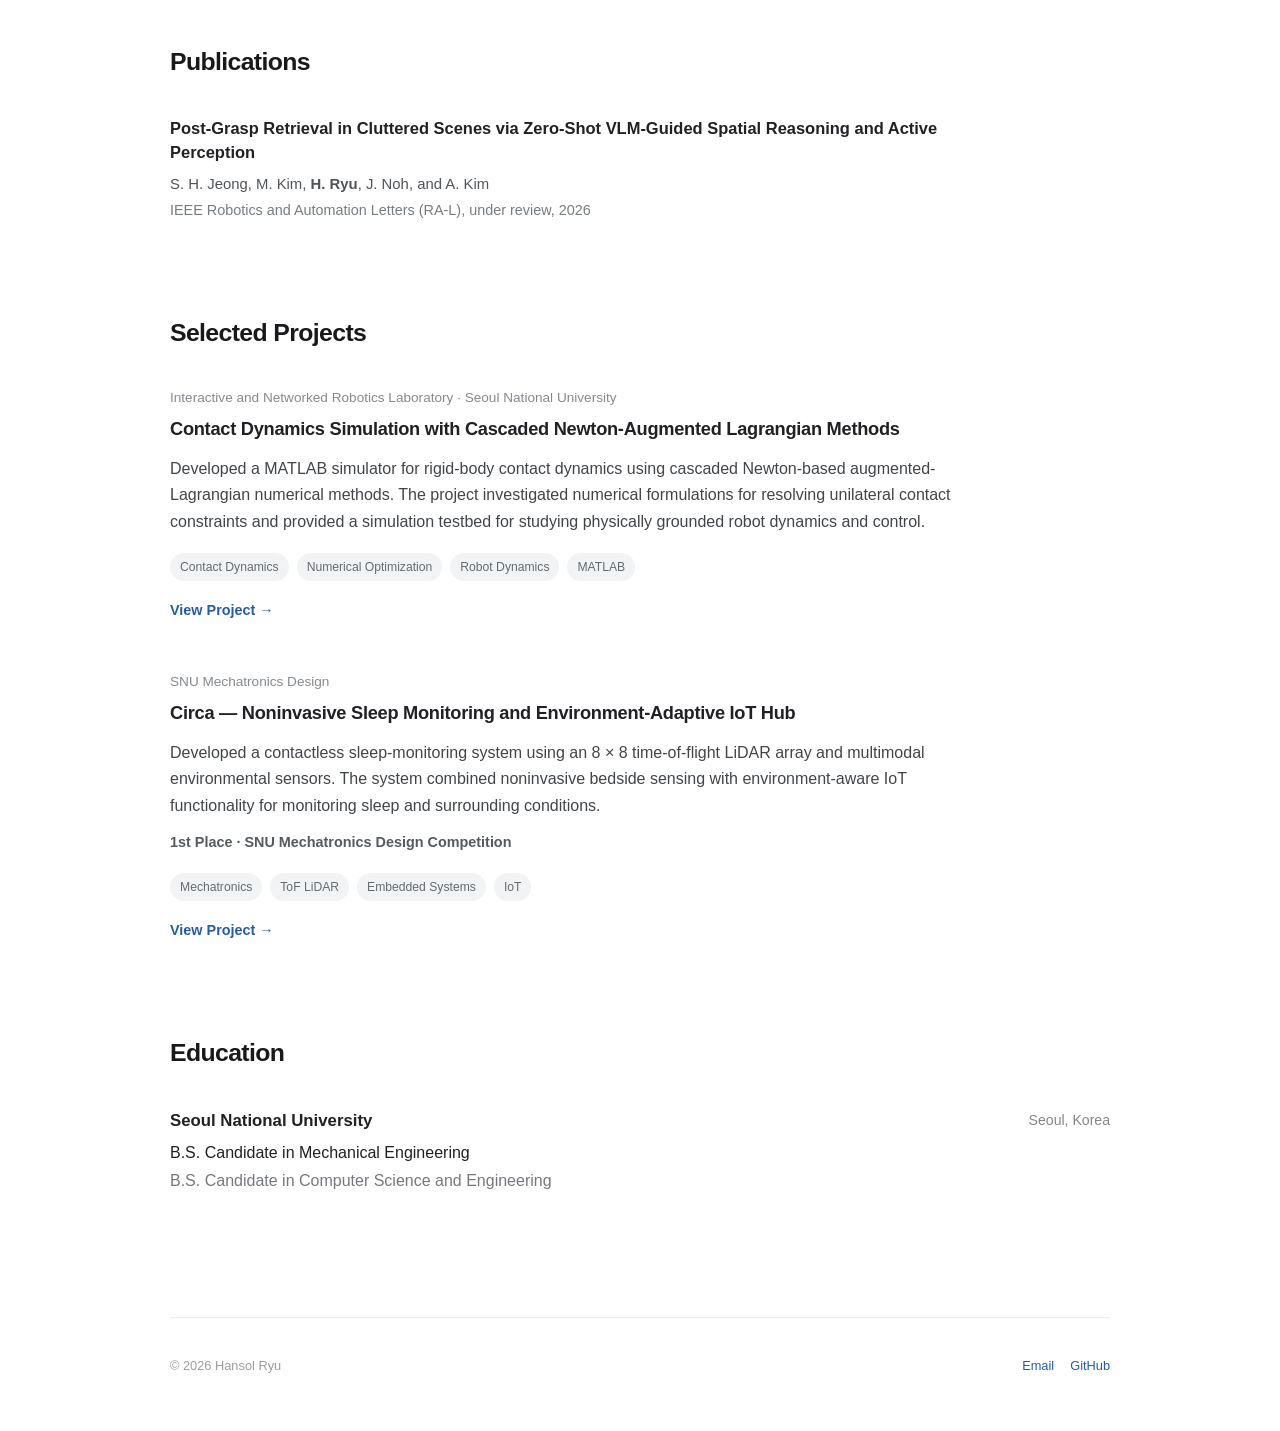
==== commit 9c24b112: "Update index.html" ====
--- a/index.html
+++ b/index.html
@@ -379,6 +379,13 @@
           <span>IoT</span>
         </div>
 
+        <a
+          class="project-link"
+          href="projects/circa.html"
+        >
+          View Project →
+        </a>
+
       </div>
 
     </section>
--- a/style.css
+++ b/style.css
@@ -864,6 +864,74 @@
   font-weight: 600;
 }
 
+.project-item .project-link {
+  display: inline-block;
+  margin-top: 18px;
+}
+
+
+/* =========================================================
+   VIDEO
+========================================================= */
+
+.project-video-wrap {
+  margin-top: 6px;
+}
+
+.project-video {
+  display: block;
+  width: 100%;
+  max-width: 760px;
+
+  border-radius: 10px;
+  background: #000000;
+}
+
+.project-caption {
+  margin-top: 10px !important;
+
+  color: #6a7076 !important;
+  font-size: 0.9rem;
+}
+
+
+/* =========================================================
+   EQUATIONS
+========================================================= */
+
+.equation-block {
+  margin-bottom: 34px;
+}
+
+.equation-block:last-child {
+  margin-bottom: 0;
+}
+
+.equation-title {
+  margin: 0 0 10px;
+
+  color: #25282c;
+  font-size: 0.98rem;
+  font-weight: 650;
+}
+
+.equation {
+  margin: 0 0 14px;
+  padding: 18px 20px;
+
+  border: 1px solid #e8eaed;
+  border-radius: 10px;
+
+  background: #fafbfc;
+
+  overflow-x: auto;
+}
+
+.equation-block p:not(.equation-title) {
+  margin: 0;
+  color: #565c62;
+}
+
 
 /* =========================================================
    PROJECT PAGE — MOBILE
@@ -895,4 +963,202 @@
     grid-template-columns: 1fr;
   }
 
-}
+}/* =========================================================
+   CIRCA PROJECT PAGE
+========================================================= */
+
+.circa-award {
+  display: inline-block;
+
+  margin: 26px 0 0;
+
+  padding: 7px 12px;
+
+  border-radius: 7px;
+
+  background: #f3f1ff;
+  color: #5d50a8;
+
+  font-size: 0.86rem;
+  font-weight: 650;
+}
+
+
+/* =========================================================
+   CIRCA HERO IMAGE
+========================================================= */
+
+.circa-hero-image {
+  display: block;
+
+  width: 100%;
+  height: auto;
+
+  border-radius: 12px;
+
+  object-fit: contain;
+}
+
+
+/* =========================================================
+   CIRCA SYSTEM FLOW
+========================================================= */
+
+.circa-flow {
+  display: grid;
+
+  grid-template-columns:
+    minmax(0, 1fr)
+    auto
+    minmax(0, 1fr)
+    auto
+    minmax(0, 1fr)
+    auto
+    minmax(0, 1fr);
+
+  align-items: center;
+
+  gap: 12px;
+
+  overflow-x: auto;
+}
+
+.circa-flow-group {
+  min-width: 145px;
+}
+
+.circa-flow-label {
+  margin: 0 0 9px;
+
+  color: #858a8f;
+
+  font-size: 0.76rem;
+  font-weight: 650;
+
+  text-transform: uppercase;
+  letter-spacing: 0.05em;
+}
+
+.circa-flow-box {
+  margin-bottom: 7px;
+
+  padding: 10px 12px;
+
+  border: 1px solid #e7e9ec;
+  border-radius: 7px;
+
+  background: #fafbfc;
+
+  color: #4d5257;
+
+  font-size: 0.78rem;
+  font-weight: 550;
+
+  text-align: center;
+}
+
+.circa-flow-box:last-child {
+  margin-bottom: 0;
+}
+
+.circa-flow-arrow {
+  color: #a2a7ac;
+
+  font-size: 1.15rem;
+}
+
+
+/* =========================================================
+   CIRCA SIGNAL FLOW
+========================================================= */
+
+.circa-signal-flow {
+  margin-top: 4px;
+}
+
+.circa-section-note {
+  margin-top: 18px !important;
+
+  color: #686e74 !important;
+
+  font-size: 0.9rem;
+}
+
+
+/* =========================================================
+   CIRCA IoT
+========================================================= */
+
+.circa-iot-grid {
+  display: grid;
+
+  grid-template-columns:
+    repeat(3, minmax(0, 1fr));
+
+  gap: 16px;
+
+  margin-top: 30px;
+}
+
+.circa-iot-item {
+  padding: 20px;
+
+  border: 1px solid #e8eaed;
+  border-radius: 10px;
+
+  background: #fafbfc;
+}
+
+.circa-iot-icon {
+  display: inline-block;
+
+  margin-bottom: 19px;
+
+  color: #8273d3;
+
+  font-size: 0.76rem;
+  font-weight: 700;
+
+  letter-spacing: 0.05em;
+}
+
+.circa-iot-item h3 {
+  margin: 0 0 7px;
+
+  color: #282b2e;
+
+  font-size: 0.98rem;
+  font-weight: 650;
+}
+
+.circa-iot-item p {
+  margin: 0;
+
+  color: #62676c;
+
+  font-size: 0.87rem;
+  line-height: 1.55;
+}
+
+
+/* =========================================================
+   CIRCA MOBILE
+========================================================= */
+
+@media (max-width: 720px) {
+
+  .circa-flow {
+    grid-template-columns: 1fr;
+  }
+
+  .circa-flow-arrow {
+    transform: rotate(90deg);
+
+    text-align: center;
+  }
+
+  .circa-iot-grid {
+    grid-template-columns: 1fr;
+  }
+
+}
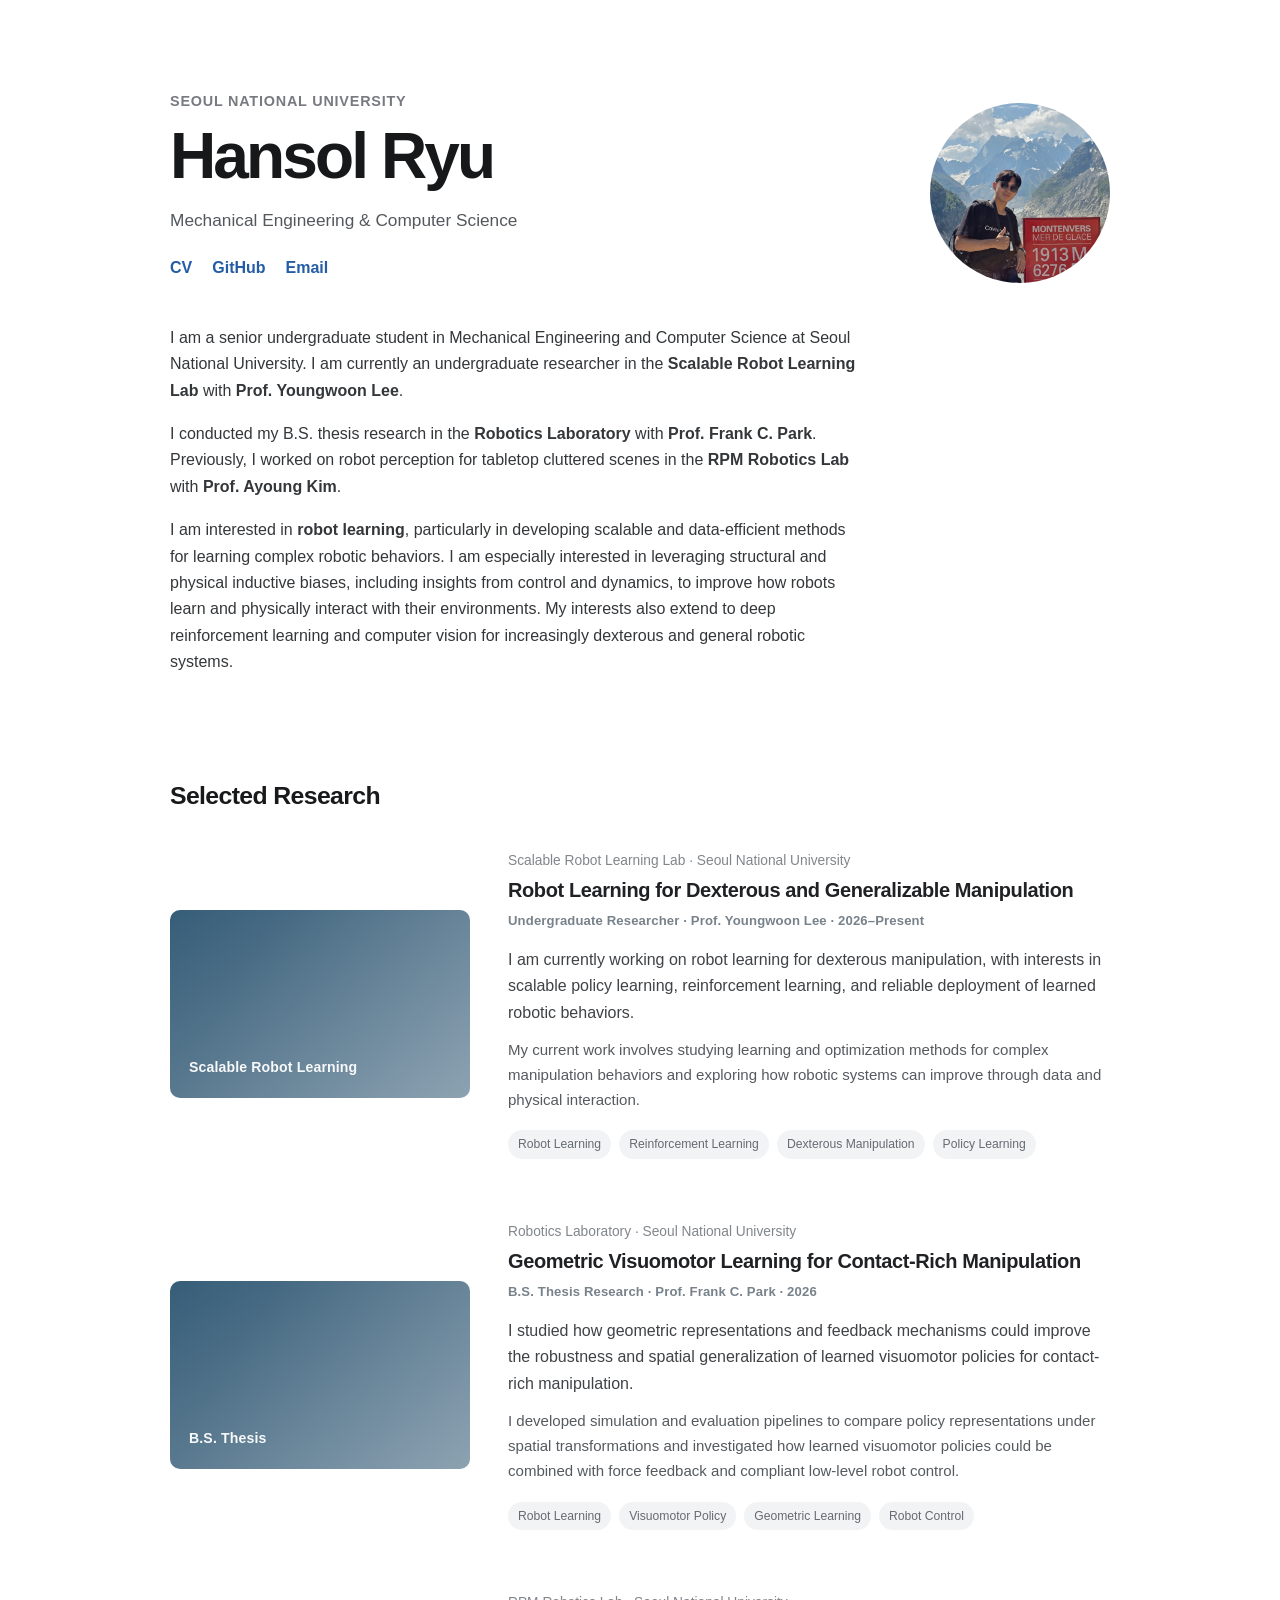
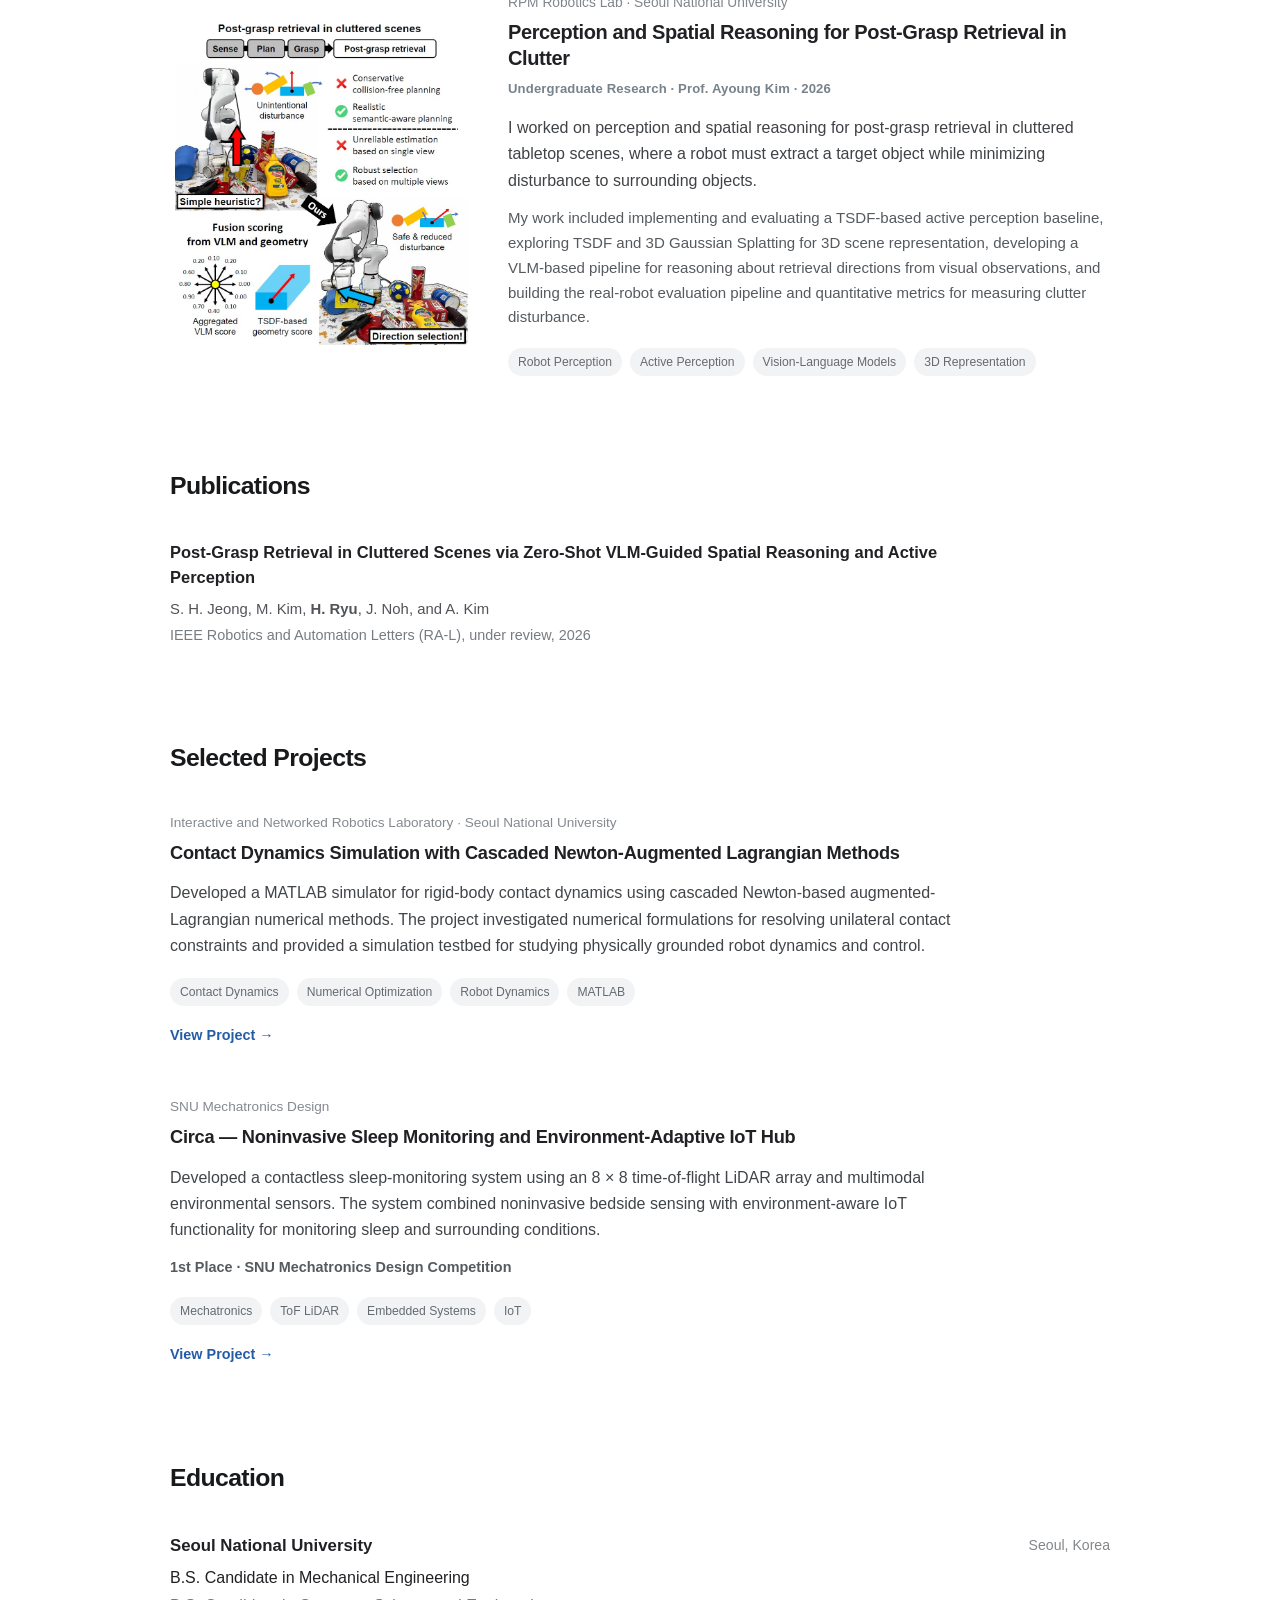
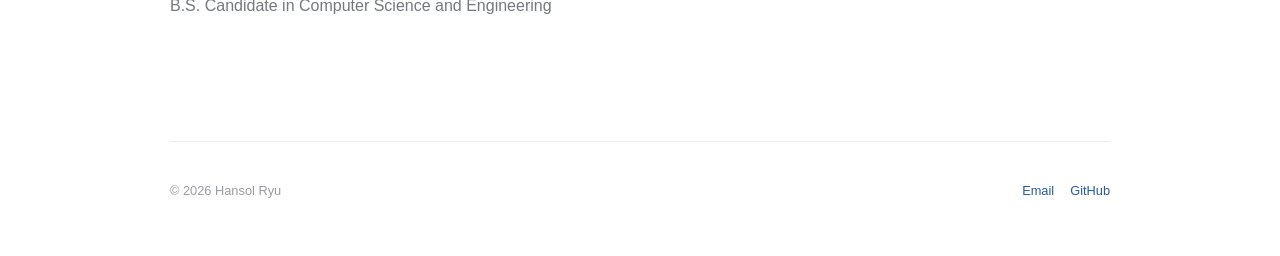
==== commit 35eaa983: "Update index.html" ====
--- a/index.html
+++ b/index.html
@@ -13,7 +13,7 @@
   >
 
   <!-- Increase version number when CSS is updated -->
-  <link rel="stylesheet" href="style.css?v=5">
+  <link rel="stylesheet" href="style.css?v=10">
 </head>
 
 
@@ -38,6 +38,7 @@
         <p class="subtitle">
           Mechanical Engineering & Computer Science
         </p>
+
 
         <div class="hero-links">
 
@@ -72,8 +73,20 @@
 
           <p>
             I am a senior undergraduate student in Mechanical Engineering and
-            Computer Science at Seoul National University. I am currently
-            conducting my B.S. thesis research in the
+            Computer Science at Seoul National University. I am currently an
+            undergraduate researcher in the
+            <a
+              href="https://srl.snu.ac.kr/"
+              target="_blank"
+              rel="noopener noreferrer"
+            >
+              <strong>Scalable Robot Learning Lab</strong>
+            </a>
+            with <strong>Prof. Youngwoon Lee</strong>.
+          </p>
+
+          <p>
+            I conducted my B.S. thesis research in the
             <a
               href="https://sites.google.com/robotics.snu.ac.kr/fcp/home"
               target="_blank"
@@ -132,14 +145,72 @@
 
 
       <!-- =====================================================
-           FRANK PARK LAB
+           SCALABLE ROBOT LEARNING LAB
       ====================================================== -->
 
       <article class="research-item">
 
         <!-- Temporary placeholder until a research image is added -->
         <div class="research-visual robot-learning">
-          <span>Robot Learning</span>
+          <span>Scalable Robot Learning</span>
+        </div>
+
+
+        <div class="research-content">
+
+          <p class="research-lab">
+            <a
+              href="https://srl.snu.ac.kr/"
+              target="_blank"
+              rel="noopener noreferrer"
+            >
+              Scalable Robot Learning Lab
+            </a>
+            · Seoul National University
+          </p>
+
+          <h3>
+            Robot Learning for Dexterous and Generalizable Manipulation
+          </h3>
+
+          <p class="research-status">
+            Undergraduate Researcher · Prof. Youngwoon Lee · 2026–Present
+          </p>
+
+          <p>
+            I am currently working on robot learning for dexterous manipulation,
+            with interests in scalable policy learning, reinforcement learning,
+            and reliable deployment of learned robotic behaviors.
+          </p>
+
+          <p class="research-detail">
+            My current work involves studying learning and optimization methods
+            for complex manipulation behaviors and exploring how robotic systems
+            can improve through data and physical interaction.
+          </p>
+
+          <div class="research-tags">
+            <span>Robot Learning</span>
+            <span>Reinforcement Learning</span>
+            <span>Dexterous Manipulation</span>
+            <span>Policy Learning</span>
+          </div>
+
+        </div>
+
+      </article>
+
+
+
+      <!-- =====================================================
+           FRANK PARK LAB — B.S. THESIS
+      ====================================================== -->
+
+      <article class="research-item">
+
+        <!-- Temporary placeholder until a research image is added -->
+        <div class="research-visual robot-learning">
+          <span>B.S. Thesis</span>
         </div>
 
         <!--
@@ -171,22 +242,20 @@
           </h3>
 
           <p class="research-status">
-            Ongoing B.S. Thesis Work
-          </p>
-
-          <p>
-            I study how geometric representations and feedback mechanisms can
-            improve the robustness and spatial generalization of learned
-            visuomotor policies for contact-rich manipulation. My current work
-            explores how learned policies can be structured and combined with
-            force feedback and compliant robot control during physical
-            interaction.
+            B.S. Thesis Research · Prof. Frank C. Park · 2026
+          </p>
+
+          <p>
+            I studied how geometric representations and feedback mechanisms
+            could improve the robustness and spatial generalization of learned
+            visuomotor policies for contact-rich manipulation.
           </p>
 
           <p class="research-detail">
-            I am developing simulation and evaluation pipelines to study policy
-            representations under spatial transformations and the interaction
-            between learned visuomotor policies and low-level feedback control.
+            I developed simulation and evaluation pipelines to compare policy
+            representations under spatial transformations and investigated
+            how learned visuomotor policies could be combined with force
+            feedback and compliant low-level robot control.
           </p>
 
           <div class="research-tags">
@@ -232,6 +301,10 @@
             Perception and Spatial Reasoning for Post-Grasp Retrieval in Clutter
           </h3>
 
+          <p class="research-status">
+            Undergraduate Research · Prof. Ayoung Kim · 2026
+          </p>
+
           <p>
             I worked on perception and spatial reasoning for post-grasp
             retrieval in cluttered tabletop scenes, where a robot must extract
--- a/style.css
+++ b/style.css
@@ -35,11 +35,13 @@
   color: #245ca6;
   text-decoration: none;
 
-  transition: opacity 0.15s ease;
+  transition:
+    opacity 0.15s ease,
+    color 0.15s ease;
 }
 
 a:hover {
-  opacity: 0.7;
+  opacity: 0.72;
 }
 
 strong {
@@ -48,7 +50,7 @@
 
 
 /* =========================================================
-   LAYOUT
+   MAIN LAYOUT
 ========================================================= */
 
 .container {
@@ -61,7 +63,7 @@
 
 
 /* =========================================================
-   HERO
+   HOME — HERO
 ========================================================= */
 
 .hero {
@@ -144,19 +146,24 @@
 
 .bio a {
   color: inherit;
+
   text-decoration: none;
 }
 
 .bio a:hover {
   color: #245ca6;
-}
-
-
-/* =========================================================
-   PROFILE
+
+  opacity: 1;
+}
+
+
+/* =========================================================
+   PROFILE PHOTO
 ========================================================= */
 
 .profile-photo {
+  display: block;
+
   width: 180px;
   height: 180px;
 
@@ -166,8 +173,6 @@
 
   object-fit: cover;
   object-position: center;
-
-  display: block;
 }
 
 
@@ -194,7 +199,7 @@
 
 
 /* =========================================================
-   RESEARCH
+   HOME — RESEARCH
 ========================================================= */
 
 .research-item {
@@ -216,9 +221,7 @@
 }
 
 
-/* =========================================================
-   RESEARCH IMAGE / PLACEHOLDER
-========================================================= */
+/* Research image / placeholder */
 
 .research-visual,
 .research-image {
@@ -289,24 +292,21 @@
 }
 
 
-/* Perception image:
-   show the whole image without cropping */
+/* Full-size perception figure */
 
 .perception-full {
-  aspect-ratio: auto;
-
   width: 100%;
   height: auto;
 
+  aspect-ratio: auto;
+
   object-fit: contain;
 
   background: #ffffff;
 }
 
 
-/* =========================================================
-   RESEARCH TEXT
-========================================================= */
+/* Research text */
 
 .research-lab {
   margin: 0 0 5px;
@@ -324,6 +324,8 @@
 
 .research-lab a:hover {
   color: #245ca6;
+
+  opacity: 1;
 }
 
 .research-content h3 {
@@ -365,6 +367,9 @@
   font-size: 0.94rem;
 }
 
+
+/* Tags */
+
 .research-tags {
   display: flex;
 
@@ -388,7 +393,7 @@
 
 
 /* =========================================================
-   PUBLICATIONS
+   HOME — PUBLICATIONS
 ========================================================= */
 
 .publication {
@@ -426,7 +431,7 @@
 
 
 /* =========================================================
-   PROJECTS
+   HOME — PROJECTS
 ========================================================= */
 
 .project-item {
@@ -473,6 +478,12 @@
   font-weight: 550;
 }
 
+.project-item .project-link {
+  display: inline-block;
+
+  margin-top: 18px;
+}
+
 
 /* =========================================================
    EDUCATION
@@ -541,129 +552,7 @@
 
 
 /* =========================================================
-   TABLET
-========================================================= */
-
-@media (max-width: 780px) {
-
-  .container {
-    padding-top: 60px;
-  }
-
-  .hero {
-    grid-template-columns:
-      minmax(0, 1fr)
-      140px;
-
-    gap: 35px;
-
-    margin-bottom: 80px;
-  }
-
-  .profile-photo {
-    width: 140px;
-    height: 140px;
-  }
-
-  .research-item {
-    grid-template-columns:
-      250px
-      minmax(0, 1fr);
-
-    gap: 28px;
-  }
-
-}
-
-
-/* =========================================================
-   MOBILE
-========================================================= */
-
-@media (max-width: 620px) {
-
-  body {
-    font-size: 15.5px;
-  }
-
-  .container {
-    width: 88%;
-
-    padding-top: 42px;
-  }
-
-  .hero {
-    display: flex;
-
-    flex-direction: column-reverse;
-
-    gap: 30px;
-
-    margin-bottom: 75px;
-  }
-
-  .profile-photo {
-    width: 115px;
-    height: 115px;
-
-    margin-top: 0;
-  }
-
-  .eyebrow {
-    font-size: 0.8rem;
-  }
-
-  h1 {
-    font-size: 2.65rem;
-  }
-
-  .bio {
-    margin-top: 35px;
-  }
-
-  .section {
-    margin-bottom: 75px;
-  }
-
-  h2 {
-    margin-bottom: 30px;
-
-    font-size: 1.4rem;
-  }
-
-  .research-item {
-    display: block;
-
-    margin-bottom: 55px;
-  }
-
-  .research-visual,
-  .research-image {
-    margin-bottom: 24px;
-  }
-
-  .education {
-    display: block;
-  }
-
-  .education-location {
-    margin-top: 10px !important;
-  }
-
-  footer {
-    align-items: flex-start;
-
-    flex-direction: column;
-
-    gap: 8px;
-
-    margin-top: 80px;
-  }
-
-}
-
-/* =========================================================
-   PROJECT PAGE
+   PROJECT PAGE — GENERAL
 ========================================================= */
 
 .project-page {
@@ -671,7 +560,7 @@
 }
 
 
-/* Navigation */
+/* Project navigation */
 
 .project-nav {
   display: flex;
@@ -695,7 +584,9 @@
 }
 
 
-/* Hero */
+/* =========================================================
+   PROJECT PAGE — HERO
+========================================================= */
 
 .project-hero {
   max-width: 760px;
@@ -744,7 +635,9 @@
 }
 
 
-/* Sections */
+/* =========================================================
+   PROJECT PAGE — SECTIONS
+========================================================= */
 
 .project-section {
   max-width: 760px;
@@ -767,7 +660,9 @@
 }
 
 
-/* Implementation blocks */
+/* =========================================================
+   PROJECT PAGE — IMPLEMENTATION CARDS
+========================================================= */
 
 .project-points {
   display: grid;
@@ -807,7 +702,9 @@
 }
 
 
-/* Solver flow */
+/* =========================================================
+   PROJECT PAGE — FLOW
+========================================================= */
 
 .solver-flow {
   display: flex;
@@ -845,7 +742,136 @@
 }
 
 
-/* Reference */
+/* =========================================================
+   PROJECT PAGE — VIDEO
+========================================================= */
+
+.project-video-wrap {
+  margin-top: 6px;
+}
+
+.project-video {
+  display: block;
+
+  width: 100%;
+  max-width: 760px;
+
+  background: #000000;
+
+  border-radius: 10px;
+}
+
+.project-caption {
+  margin-top: 12px !important;
+
+  color: #6a7076 !important;
+
+  font-size: 0.9rem;
+  line-height: 1.55;
+}
+
+
+/* =========================================================
+   CANAL — EQUATIONS
+========================================================= */
+
+.equation-block {
+  margin-bottom: 34px;
+}
+
+.equation-block:last-child {
+  margin-bottom: 0;
+}
+
+.equation-title {
+  margin: 0 0 10px;
+
+  color: #25282c;
+
+  font-size: 0.98rem;
+  font-weight: 650;
+}
+
+.equation {
+  margin: 0 0 14px;
+
+  padding: 18px 20px;
+
+  overflow-x: auto;
+
+  border: 1px solid #e8eaed;
+
+  border-radius: 10px;
+
+  background: #fafbfc;
+}
+
+.equation-block p:not(.equation-title) {
+  margin: 0;
+
+  color: #565c62;
+}
+
+
+/* =========================================================
+   CANAL — NOTATION
+========================================================= */
+
+.notation-box {
+  margin: 0 0 42px;
+
+  padding: 22px 24px;
+
+  border: 1px solid #e8eaed;
+
+  border-radius: 10px;
+
+  background: #fafbfc;
+}
+
+.notation-title {
+  margin: 0 0 18px;
+
+  color: #303438;
+
+  font-size: 0.92rem;
+  font-weight: 650;
+}
+
+.notation-grid {
+  display: grid;
+
+  grid-template-columns:
+    repeat(2, minmax(0, 1fr));
+
+  gap: 11px 28px;
+}
+
+.notation-grid > div {
+  display: grid;
+
+  grid-template-columns: 72px 1fr;
+
+  gap: 8px;
+
+  align-items: baseline;
+
+  color: #5a6066;
+
+  font-size: 0.82rem;
+  line-height: 1.45;
+}
+
+.notation-symbol {
+  color: #292d31;
+
+  font-weight: 600;
+}
+
+
+/* =========================================================
+   PROJECT PAGE — REFERENCE
+========================================================= */
 
 .project-reference {
   padding-top: 8px;
@@ -864,144 +890,130 @@
   font-weight: 600;
 }
 
-.project-item .project-link {
+
+/* =========================================================
+   CIRCA — AWARD
+========================================================= */
+
+.circa-award {
   display: inline-block;
-  margin-top: 18px;
-}
-
-
-/* =========================================================
-   VIDEO
-========================================================= */
-
-.project-video-wrap {
-  margin-top: 6px;
-}
-
-.project-video {
+
+  margin: 26px 0 0;
+
+  padding: 7px 12px;
+
+  border-radius: 7px;
+
+  background: #f3f1ff;
+  color: #5d50a8;
+
+  font-size: 0.86rem;
+  font-weight: 650;
+}
+
+
+/* =========================================================
+   CIRCA — HERO IMAGE
+========================================================= */
+
+.circa-hero-image {
   display: block;
+
   width: 100%;
   max-width: 760px;
+  height: auto;
+
+  margin: 0 auto;
+
+  border-radius: 12px;
+
+  object-fit: contain;
+}
+
+
+/* =========================================================
+   CIRCA — REGULAR FIGURES
+========================================================= */
+
+.project-figure {
+  display: block;
+
+  width: 78%;
+  max-width: 600px;
+  height: auto;
+
+  margin: 0 auto;
 
   border-radius: 10px;
-  background: #000000;
-}
-
-.project-caption {
-  margin-top: 10px !important;
-
-  color: #6a7076 !important;
+
+  object-fit: contain;
+}
+
+
+/* Align captions with smaller figures */
+
+.project-figure + .project-caption {
+  width: 78%;
+  max-width: 600px;
+
+  margin-left: auto !important;
+  margin-right: auto !important;
+}
+
+
+/* Optional finer image control */
+
+.figure-diagram {
+  max-width: 540px;
+}
+
+.figure-lidar {
+  max-width: 620px;
+}
+
+.figure-sound {
+  max-width: 620px;
+}
+
+
+/* =========================================================
+   CIRCA — MY ROLE
+========================================================= */
+
+.project-role {
+  max-width: 760px;
+
+  padding: 22px 24px;
+
+  border: 1px solid #e8eaed;
+
+  border-radius: 10px;
+
+  background: #fafbfc;
+}
+
+.project-role-label {
+  margin: 0 0 10px;
+
+  color: #303438;
+
   font-size: 0.9rem;
-}
-
-
-/* =========================================================
-   EQUATIONS
-========================================================= */
-
-.equation-block {
-  margin-bottom: 34px;
-}
-
-.equation-block:last-child {
-  margin-bottom: 0;
-}
-
-.equation-title {
-  margin: 0 0 10px;
-
-  color: #25282c;
-  font-size: 0.98rem;
   font-weight: 650;
-}
-
-.equation {
-  margin: 0 0 14px;
-  padding: 18px 20px;
-
-  border: 1px solid #e8eaed;
-  border-radius: 10px;
-
-  background: #fafbfc;
-
-  overflow-x: auto;
-}
-
-.equation-block p:not(.equation-title) {
+
+  text-transform: uppercase;
+
+  letter-spacing: 0.04em;
+}
+
+.project-role p:last-child {
   margin: 0;
-  color: #565c62;
-}
-
-
-/* =========================================================
-   PROJECT PAGE — MOBILE
-========================================================= */
-
-@media (max-width: 620px) {
-
-  .project-nav {
-    margin-bottom: 60px;
-  }
-
-  .project-hero {
-    margin-bottom: 70px;
-  }
-
-  .project-title {
-    font-size: 2.45rem;
-  }
-
-  .project-subtitle {
-    font-size: 1.02rem;
-  }
-
-  .project-section {
-    margin-bottom: 65px;
-  }
-
-  .project-points {
-    grid-template-columns: 1fr;
-  }
-
-}/* =========================================================
-   CIRCA PROJECT PAGE
-========================================================= */
-
-.circa-award {
-  display: inline-block;
-
-  margin: 26px 0 0;
-
-  padding: 7px 12px;
-
-  border-radius: 7px;
-
-  background: #f3f1ff;
-  color: #5d50a8;
-
-  font-size: 0.86rem;
-  font-weight: 650;
-}
-
-
-/* =========================================================
-   CIRCA HERO IMAGE
-========================================================= */
-
-.circa-hero-image {
-  display: block;
-
-  width: 100%;
-  height: auto;
-
-  border-radius: 12px;
-
-  object-fit: contain;
-}
-
-
-/* =========================================================
-   CIRCA SYSTEM FLOW
+
+  color: #555b61;
+}
+
+
+/* =========================================================
+   CIRCA — SYSTEM FLOW
 ========================================================= */
 
 .circa-flow {
@@ -1036,6 +1048,7 @@
   font-weight: 650;
 
   text-transform: uppercase;
+
   letter-spacing: 0.05em;
 }
 
@@ -1045,6 +1058,7 @@
   padding: 10px 12px;
 
   border: 1px solid #e7e9ec;
+
   border-radius: 7px;
 
   background: #fafbfc;
@@ -1069,7 +1083,7 @@
 
 
 /* =========================================================
-   CIRCA SIGNAL FLOW
+   CIRCA — SIGNAL FLOW
 ========================================================= */
 
 .circa-signal-flow {
@@ -1086,7 +1100,7 @@
 
 
 /* =========================================================
-   CIRCA IoT
+   CIRCA — IoT CARDS
 ========================================================= */
 
 .circa-iot-grid {
@@ -1104,6 +1118,7 @@
   padding: 20px;
 
   border: 1px solid #e8eaed;
+
   border-radius: 10px;
 
   background: #fafbfc;
@@ -1142,10 +1157,172 @@
 
 
 /* =========================================================
-   CIRCA MOBILE
-========================================================= */
-
-@media (max-width: 720px) {
+   TABLET
+========================================================= */
+
+@media (max-width: 780px) {
+
+  .container {
+    padding-top: 60px;
+  }
+
+  .hero {
+    grid-template-columns:
+      minmax(0, 1fr)
+      140px;
+
+    gap: 35px;
+
+    margin-bottom: 80px;
+  }
+
+  .profile-photo {
+    width: 140px;
+    height: 140px;
+  }
+
+  .research-item {
+    grid-template-columns:
+      250px
+      minmax(0, 1fr);
+
+    gap: 28px;
+  }
+
+}
+
+
+/* =========================================================
+   MOBILE
+========================================================= */
+
+@media (max-width: 620px) {
+
+  body {
+    font-size: 15.5px;
+  }
+
+  .container {
+    width: 88%;
+
+    padding-top: 42px;
+  }
+
+
+  /* Home hero */
+
+  .hero {
+    display: flex;
+
+    flex-direction: column-reverse;
+
+    gap: 30px;
+
+    margin-bottom: 75px;
+  }
+
+  .profile-photo {
+    width: 115px;
+    height: 115px;
+
+    margin-top: 0;
+  }
+
+  .eyebrow {
+    font-size: 0.8rem;
+  }
+
+  h1 {
+    font-size: 2.65rem;
+  }
+
+  .bio {
+    margin-top: 35px;
+  }
+
+
+  /* Sections */
+
+  .section {
+    margin-bottom: 75px;
+  }
+
+  h2 {
+    margin-bottom: 30px;
+
+    font-size: 1.4rem;
+  }
+
+
+  /* Home research */
+
+  .research-item {
+    display: block;
+
+    margin-bottom: 55px;
+  }
+
+  .research-visual,
+  .research-image {
+    margin-bottom: 24px;
+  }
+
+
+  /* Education */
+
+  .education {
+    display: block;
+  }
+
+  .education-location {
+    margin-top: 10px !important;
+  }
+
+
+  /* Project page */
+
+  .project-nav {
+    margin-bottom: 60px;
+  }
+
+  .project-hero {
+    margin-bottom: 70px;
+  }
+
+  .project-title {
+    font-size: 2.45rem;
+  }
+
+  .project-subtitle {
+    font-size: 1.02rem;
+  }
+
+  .project-section {
+    margin-bottom: 65px;
+  }
+
+  .project-points {
+    grid-template-columns: 1fr;
+  }
+
+
+  /* Notation */
+
+  .notation-grid {
+    grid-template-columns: 1fr;
+  }
+
+
+  /* Circa images */
+
+  .project-figure,
+  .project-figure + .project-caption {
+    width: 100%;
+    max-width: 100%;
+  }
+
+
+  /* Circa flow */
 
   .circa-flow {
     grid-template-columns: 1fr;
@@ -1161,4 +1338,17 @@
     grid-template-columns: 1fr;
   }
 
-}
+
+  /* Footer */
+
+  footer {
+    align-items: flex-start;
+
+    flex-direction: column;
+
+    gap: 8px;
+
+    margin-top: 80px;
+  }
+
+}
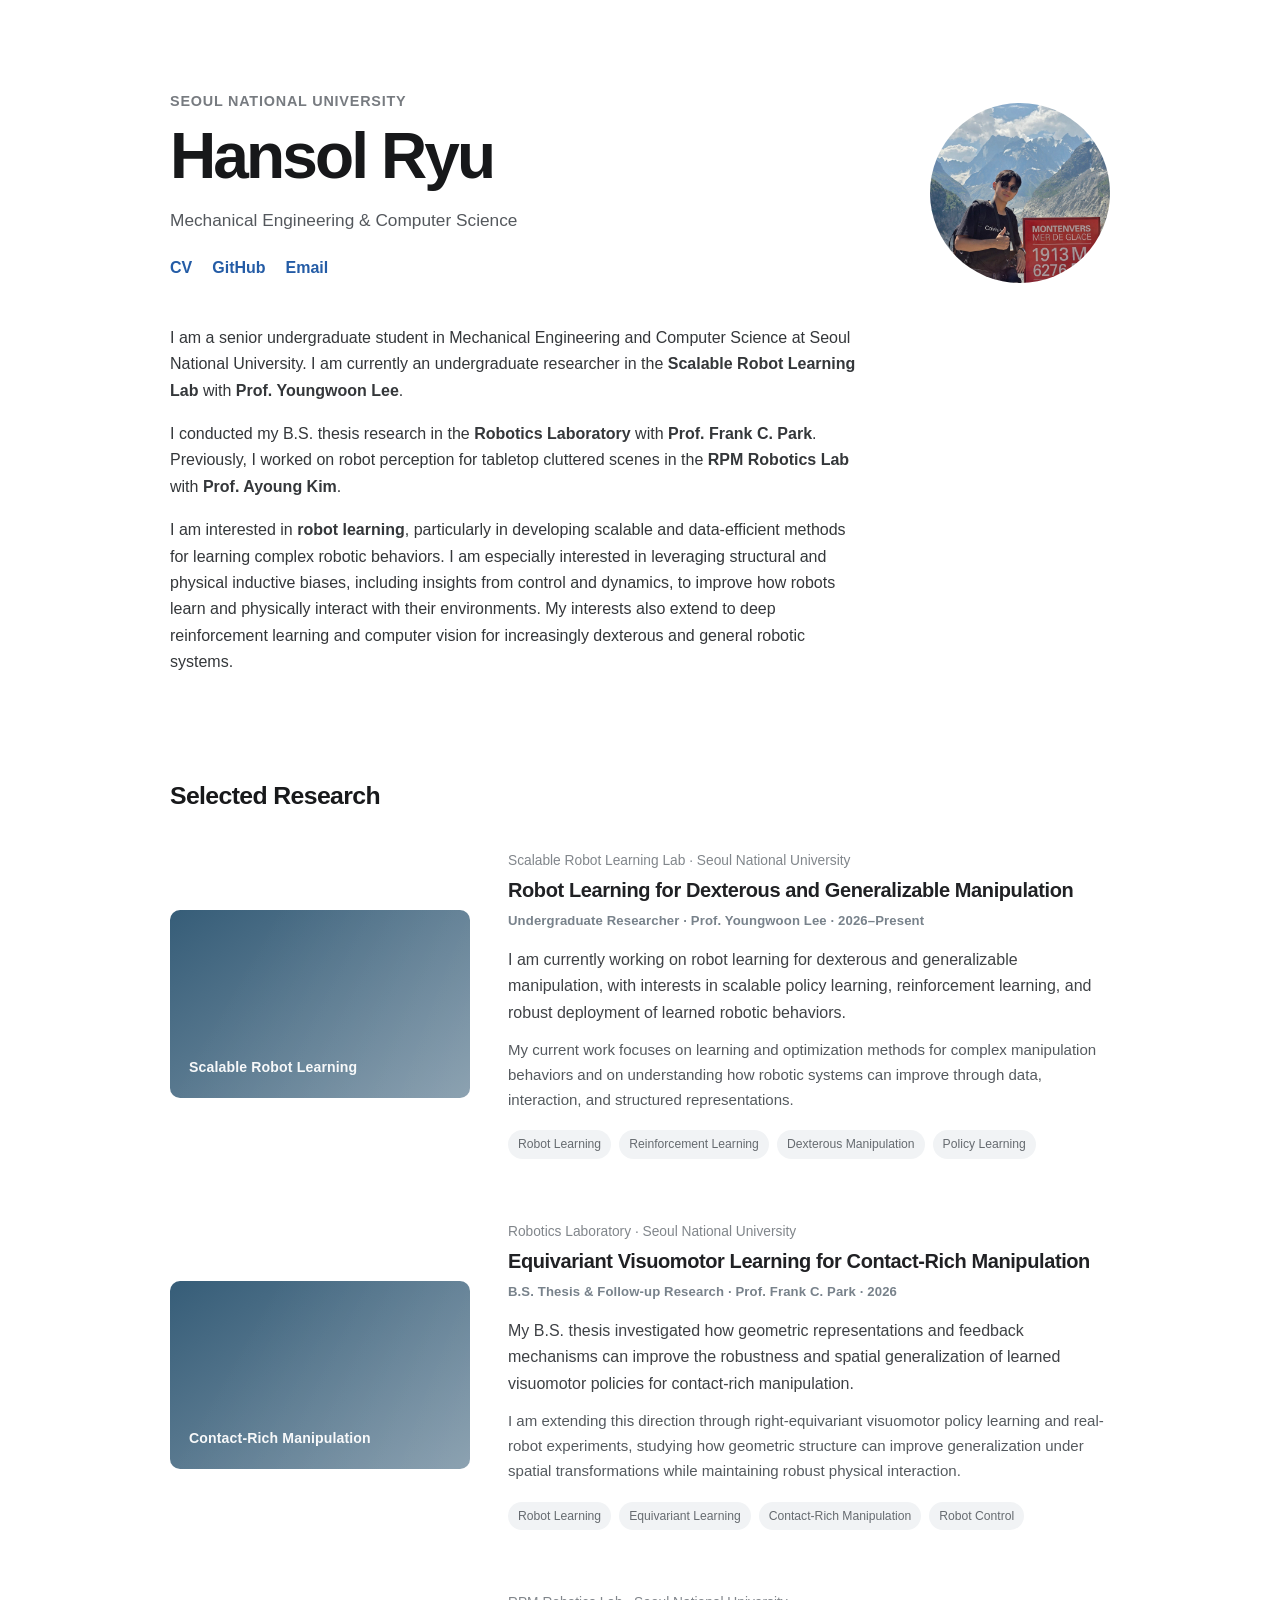
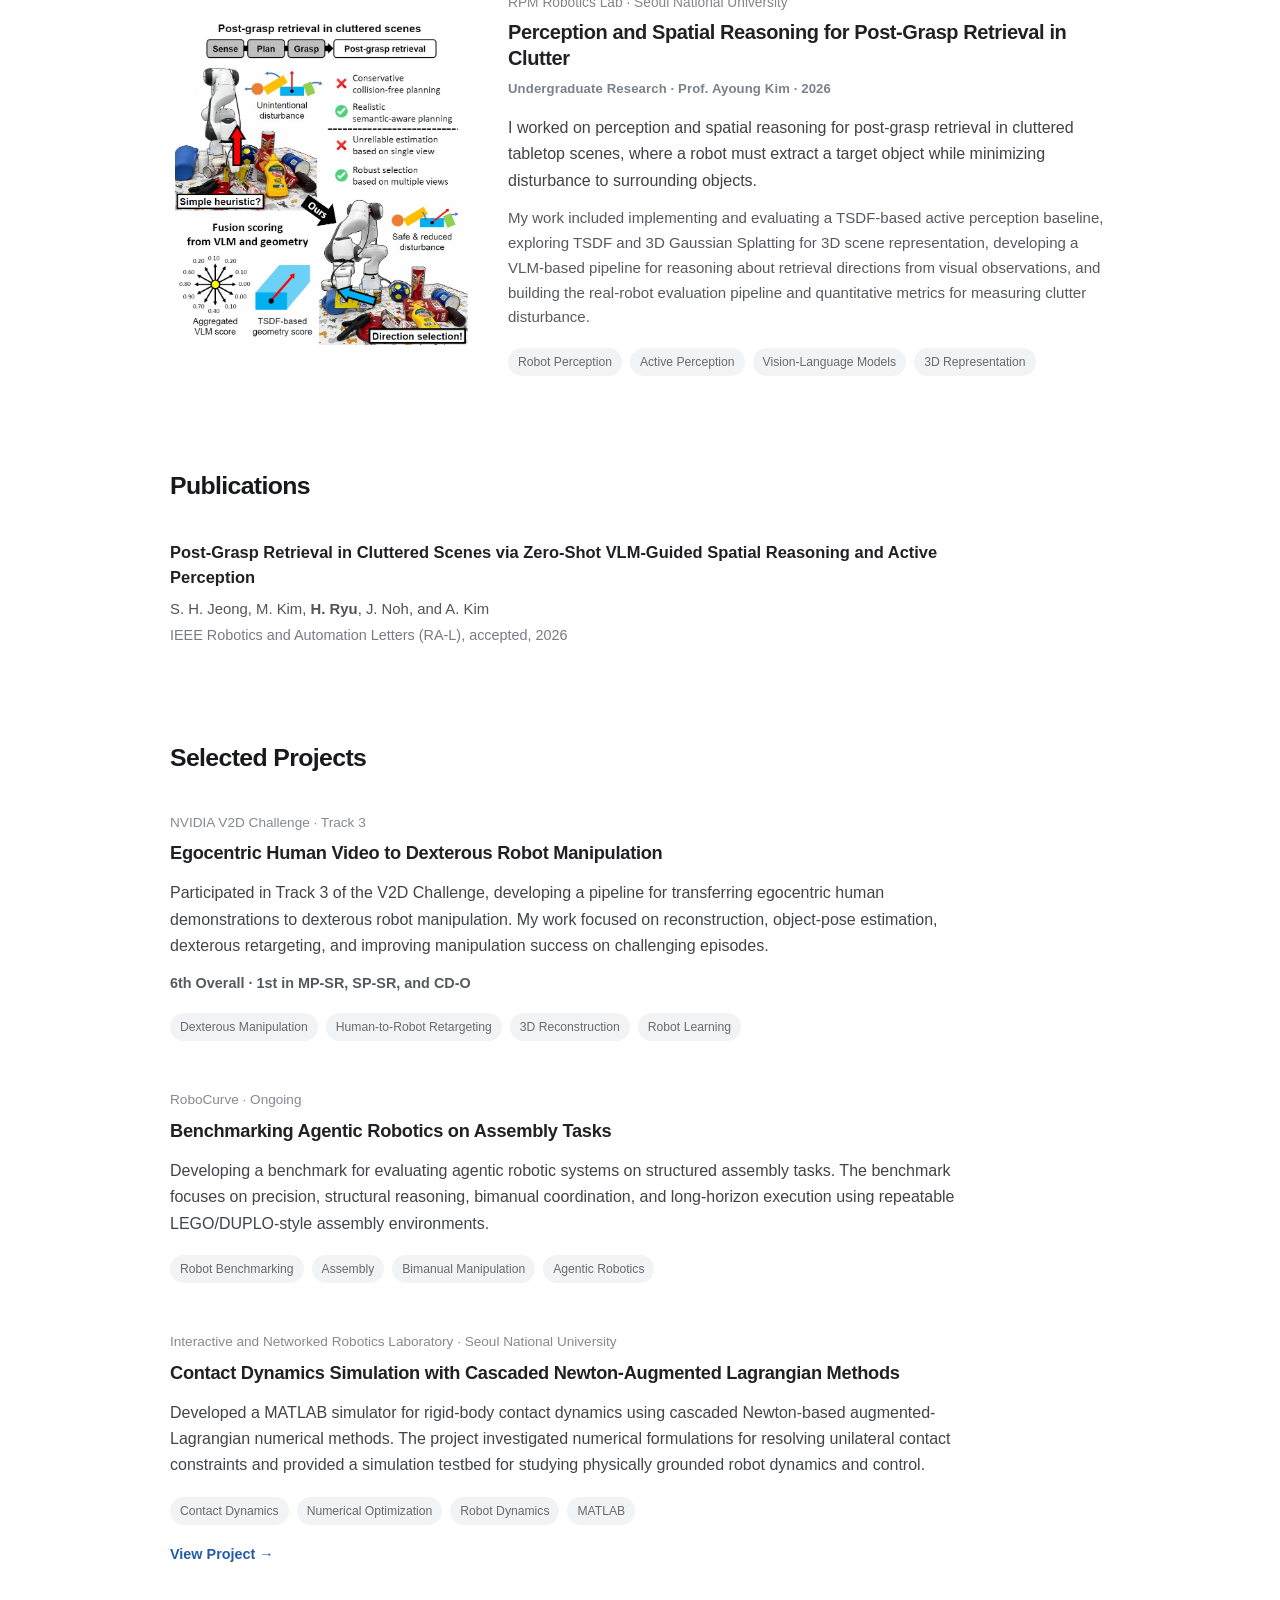
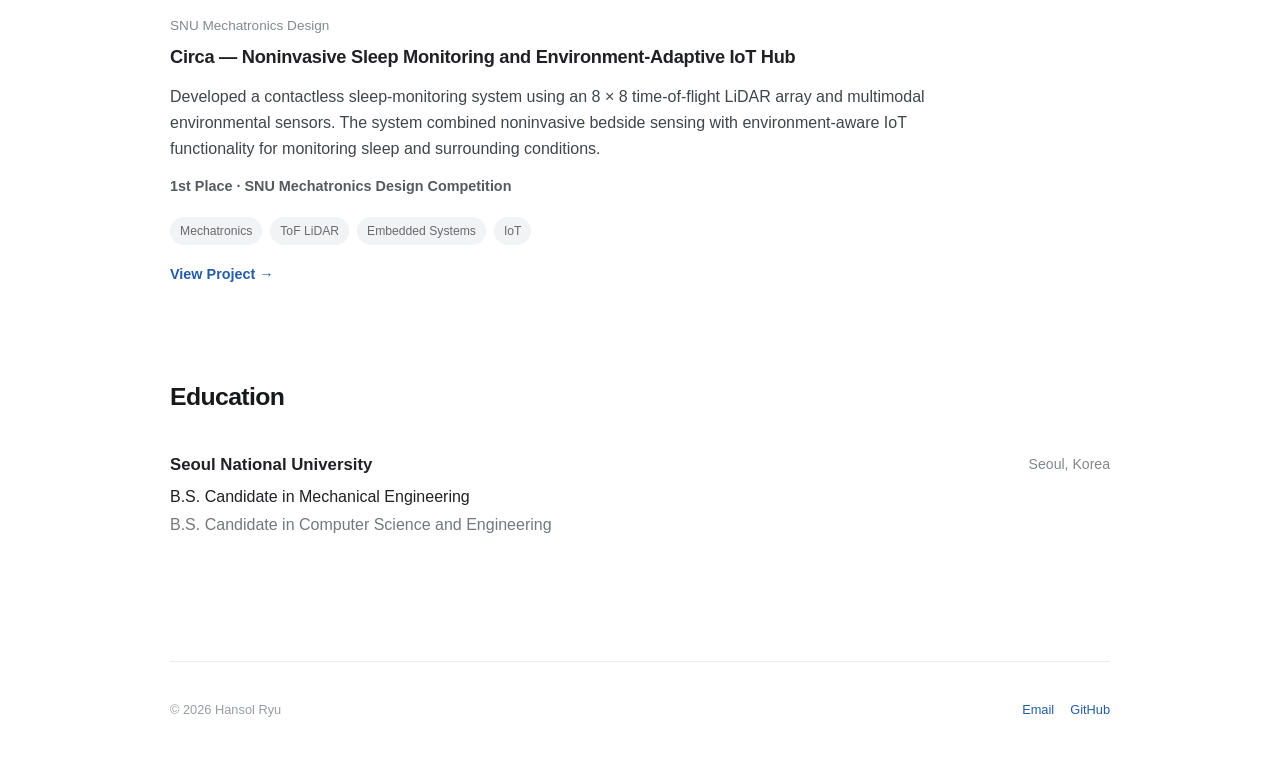
==== commit 01e3b833: "Update index.html 11.10 업데이트" ====
--- a/index.html
+++ b/index.html
@@ -20,6 +20,7 @@
 <body>
 
   <main class="container">
+
 
     <!-- =========================================================
          HERO
@@ -144,6 +145,7 @@
       <h2>Selected Research</h2>
 
 
+
       <!-- =====================================================
            SCALABLE ROBOT LEARNING LAB
       ====================================================== -->
@@ -178,15 +180,17 @@
           </p>
 
           <p>
-            I am currently working on robot learning for dexterous manipulation,
-            with interests in scalable policy learning, reinforcement learning,
-            and reliable deployment of learned robotic behaviors.
+            I am currently working on robot learning for dexterous and
+            generalizable manipulation, with interests in scalable policy
+            learning, reinforcement learning, and robust deployment of learned
+            robotic behaviors.
           </p>
 
           <p class="research-detail">
-            My current work involves studying learning and optimization methods
-            for complex manipulation behaviors and exploring how robotic systems
-            can improve through data and physical interaction.
+            My current work focuses on learning and optimization methods for
+            complex manipulation behaviors and on understanding how robotic
+            systems can improve through data, interaction, and structured
+            representations.
           </p>
 
           <div class="research-tags">
@@ -203,25 +207,15 @@
 
 
       <!-- =====================================================
-           FRANK PARK LAB — B.S. THESIS
+           FRANK PARK LAB — B.S. THESIS + FOLLOW-UP
       ====================================================== -->
 
       <article class="research-item">
 
         <!-- Temporary placeholder until a research image is added -->
         <div class="research-visual robot-learning">
-          <span>B.S. Thesis</span>
-        </div>
-
-        <!--
-        Later, replace the placeholder above with:
-
-        <img
-          class="research-image"
-          src="assets/robot-learning.jpg"
-          alt="Visuomotor robot learning research"
-        >
-        -->
+          <span>Contact-Rich Manipulation</span>
+        </div>
 
 
         <div class="research-content">
@@ -238,30 +232,31 @@
           </p>
 
           <h3>
-            Geometric Visuomotor Learning for Contact-Rich Manipulation
+            Equivariant Visuomotor Learning for Contact-Rich Manipulation
           </h3>
 
           <p class="research-status">
-            B.S. Thesis Research · Prof. Frank C. Park · 2026
+            B.S. Thesis & Follow-up Research · Prof. Frank C. Park · 2026
           </p>
 
           <p>
-            I studied how geometric representations and feedback mechanisms
-            could improve the robustness and spatial generalization of learned
-            visuomotor policies for contact-rich manipulation.
+            My B.S. thesis investigated how geometric representations and
+            feedback mechanisms can improve the robustness and spatial
+            generalization of learned visuomotor policies for contact-rich
+            manipulation.
           </p>
 
           <p class="research-detail">
-            I developed simulation and evaluation pipelines to compare policy
-            representations under spatial transformations and investigated
-            how learned visuomotor policies could be combined with force
-            feedback and compliant low-level robot control.
+            I am extending this direction through right-equivariant visuomotor
+            policy learning and real-robot experiments, studying how geometric
+            structure can improve generalization under spatial transformations
+            while maintaining robust physical interaction.
           </p>
 
           <div class="research-tags">
             <span>Robot Learning</span>
-            <span>Visuomotor Policy</span>
-            <span>Geometric Learning</span>
+            <span>Equivariant Learning</span>
+            <span>Contact-Rich Manipulation</span>
             <span>Robot Control</span>
           </div>
 
@@ -358,7 +353,7 @@
 
         <p class="publication-venue">
           IEEE Robotics and Automation Letters (RA-L),
-          under review, 2026
+          accepted, 2026
         </p>
 
       </div>
@@ -376,8 +371,78 @@
       <h2>Selected Projects</h2>
 
 
+
       <!-- =====================================================
-           CONTACT DYNAMICS
+           V2D CHALLENGE
+      ====================================================== -->
+
+      <div class="project-item">
+
+        <p class="project-meta">
+          NVIDIA V2D Challenge · Track 3
+        </p>
+
+        <h3>
+          Egocentric Human Video to Dexterous Robot Manipulation
+        </h3>
+
+        <p>
+          Participated in Track 3 of the V2D Challenge, developing a pipeline
+          for transferring egocentric human demonstrations to dexterous robot
+          manipulation. My work focused on reconstruction, object-pose
+          estimation, dexterous retargeting, and improving manipulation
+          success on challenging episodes.
+        </p>
+
+        <p class="project-award">
+          6th Overall · 1st in MP-SR, SP-SR, and CD-O
+        </p>
+
+        <div class="research-tags">
+          <span>Dexterous Manipulation</span>
+          <span>Human-to-Robot Retargeting</span>
+          <span>3D Reconstruction</span>
+          <span>Robot Learning</span>
+        </div>
+
+      </div>
+
+
+
+      <!-- =====================================================
+           ROBOCURVE
+      ====================================================== -->
+
+      <div class="project-item">
+
+        <p class="project-meta">
+          RoboCurve · Ongoing
+        </p>
+
+        <h3>
+          Benchmarking Agentic Robotics on Assembly Tasks
+        </h3>
+
+        <p>
+          Developing a benchmark for evaluating agentic robotic systems on
+          structured assembly tasks. The benchmark focuses on precision,
+          structural reasoning, bimanual coordination, and long-horizon
+          execution using repeatable LEGO/DUPLO-style assembly environments.
+        </p>
+
+        <div class="research-tags">
+          <span>Robot Benchmarking</span>
+          <span>Assembly</span>
+          <span>Bimanual Manipulation</span>
+          <span>Agentic Robotics</span>
+        </div>
+
+      </div>
+
+
+
+      <!-- =====================================================
+           CONTACT DYNAMICS / CANAL
       ====================================================== -->
 
       <div class="project-item">
